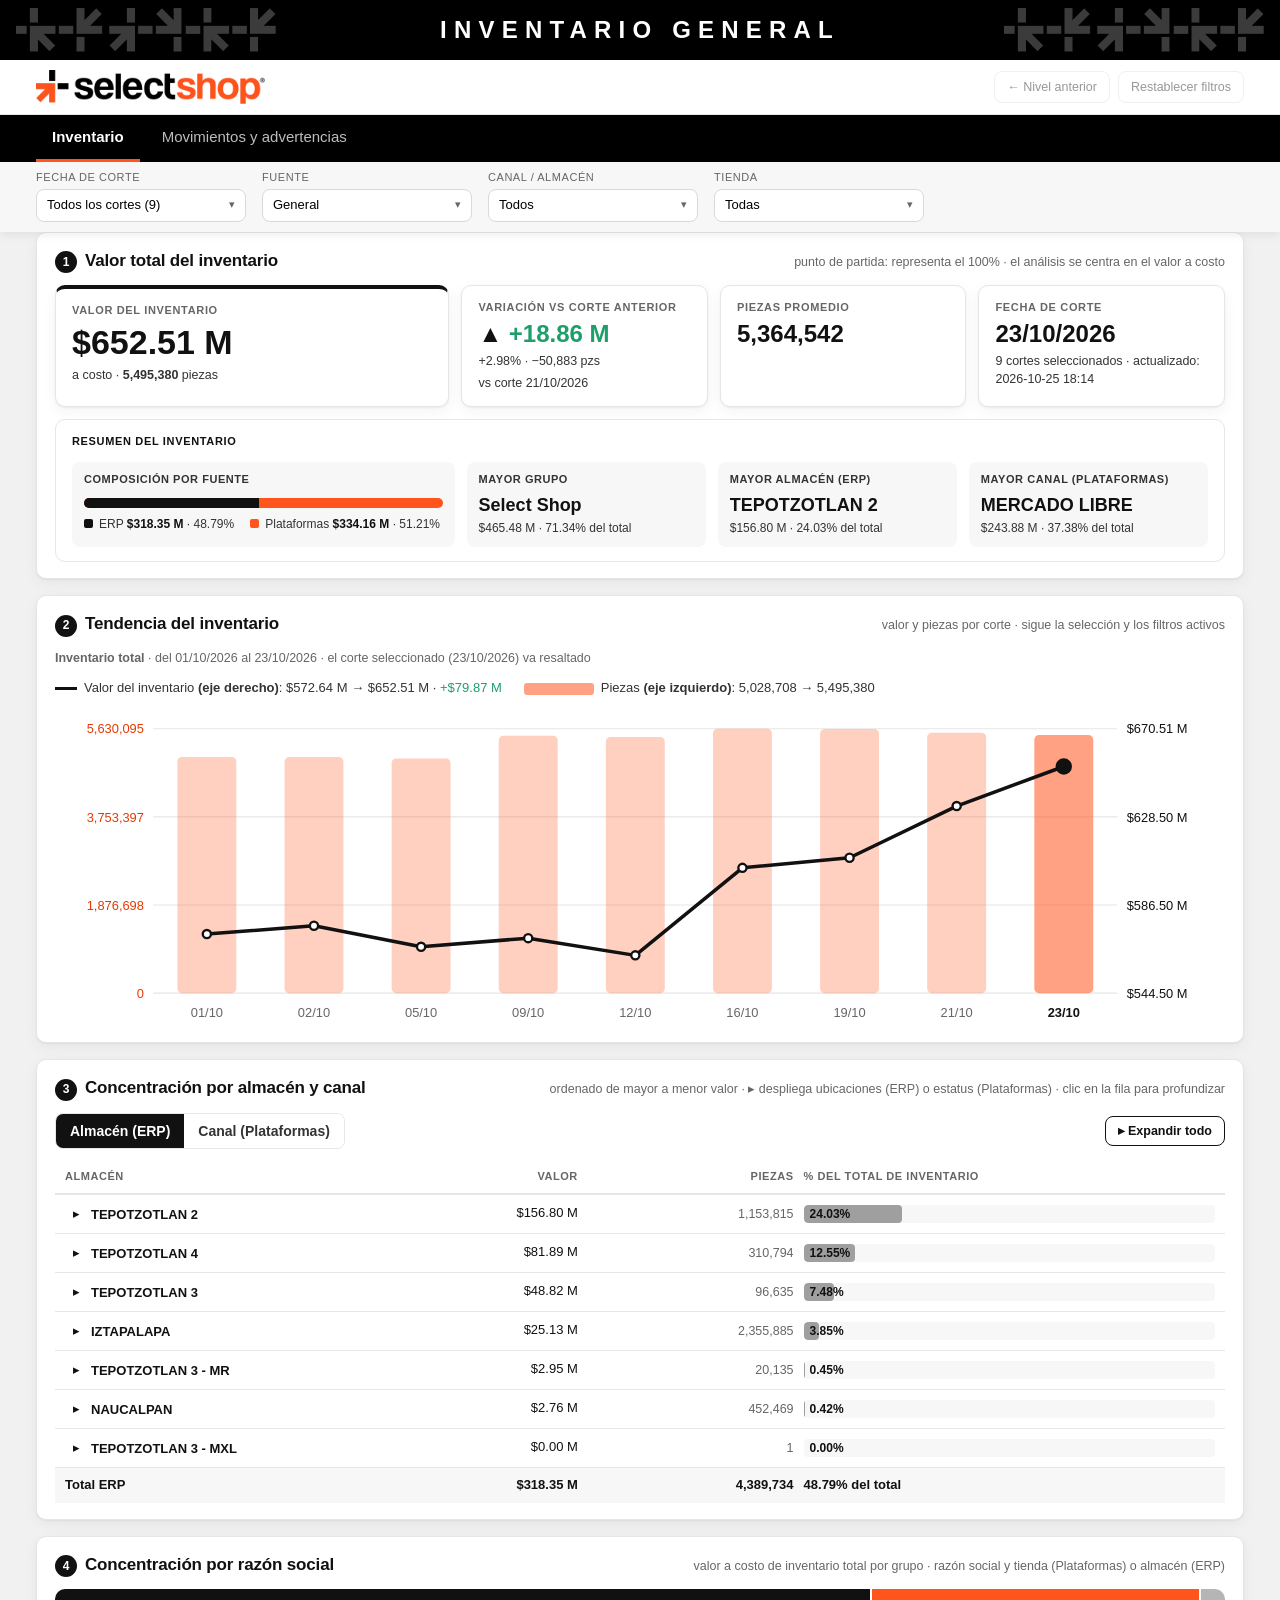
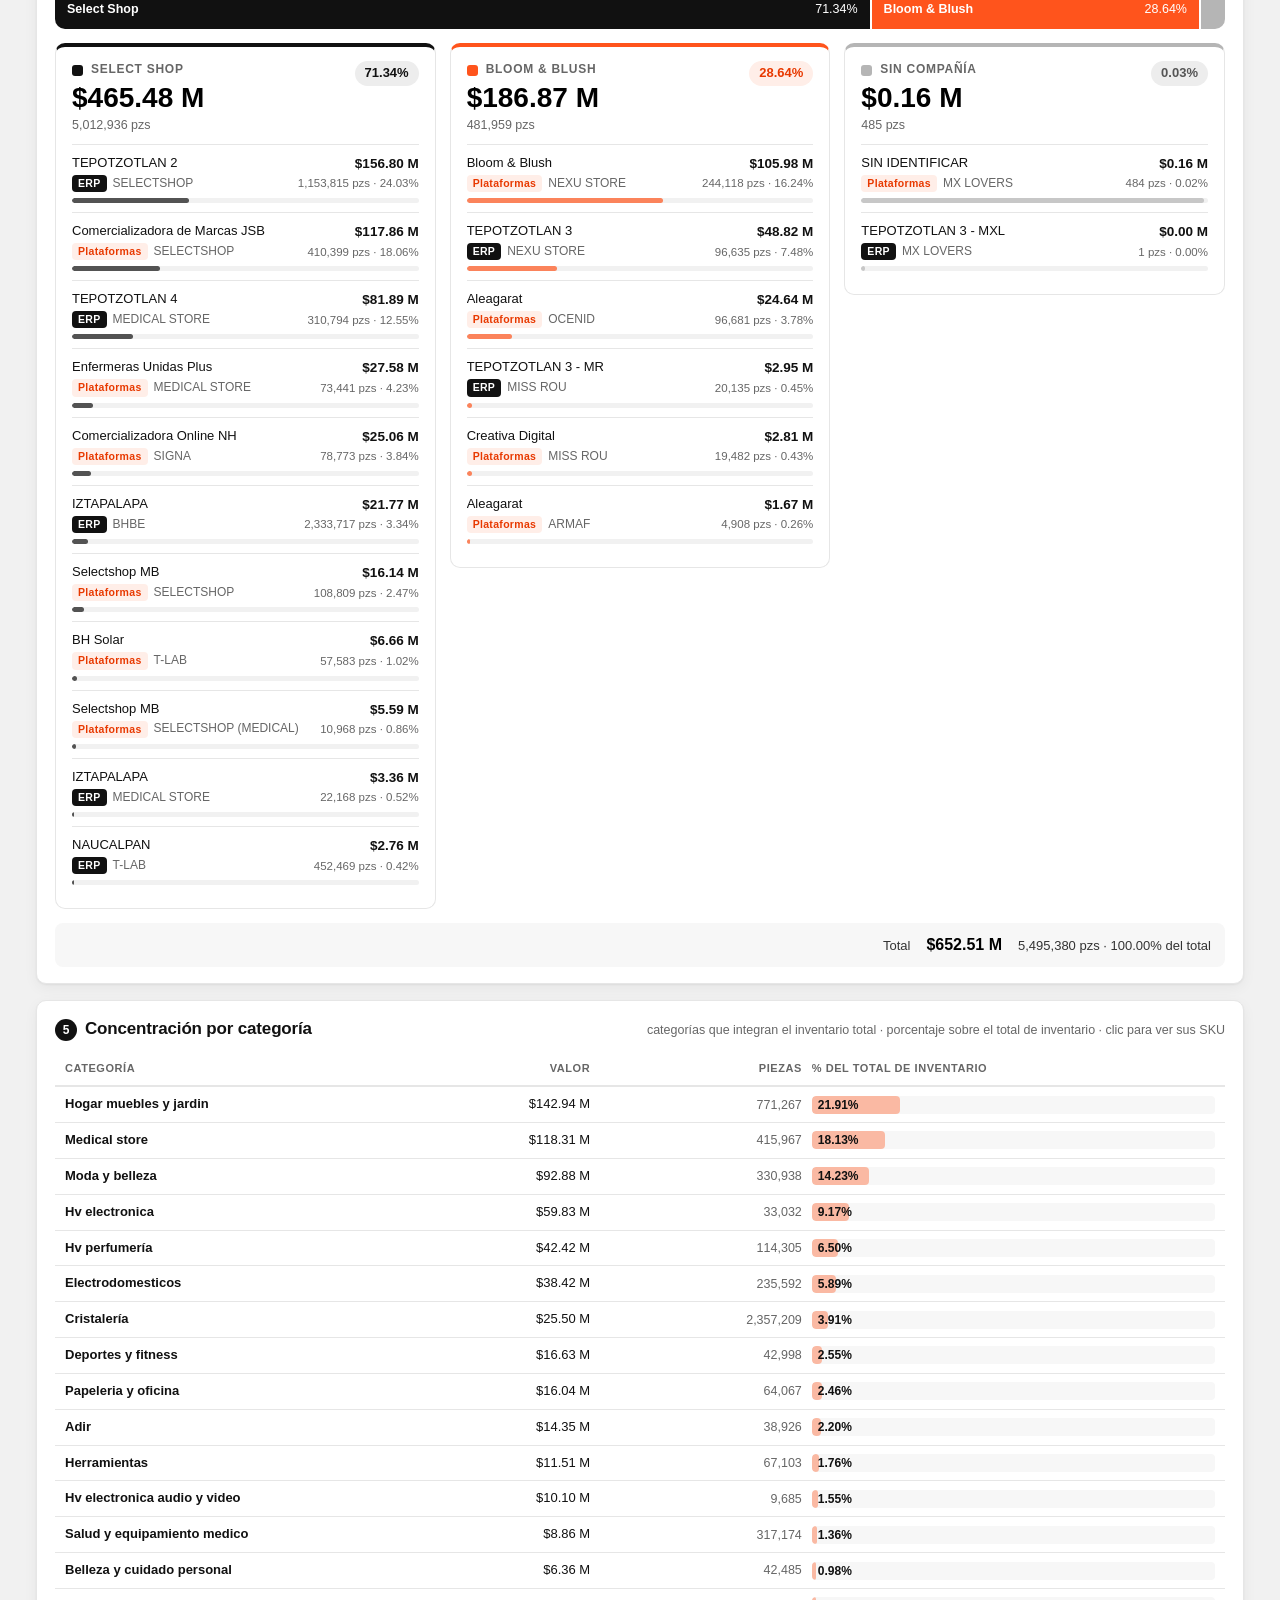
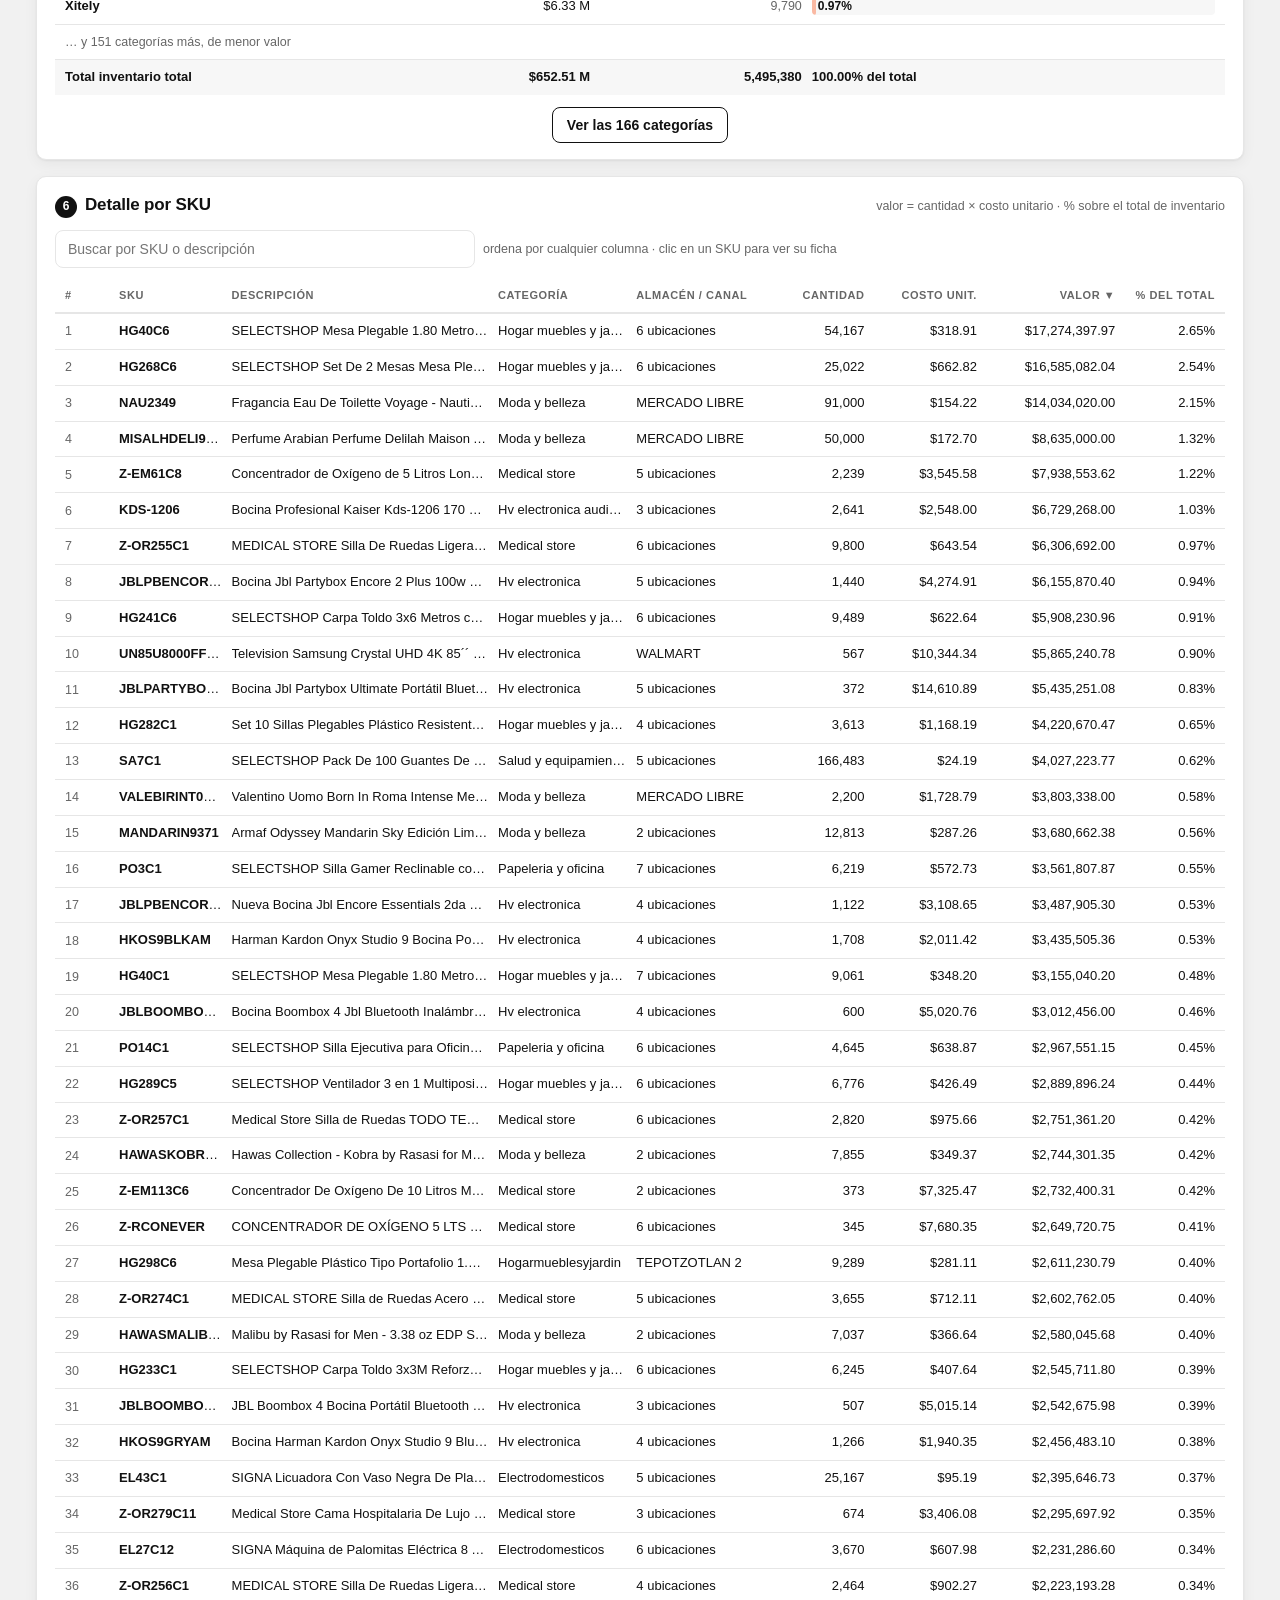
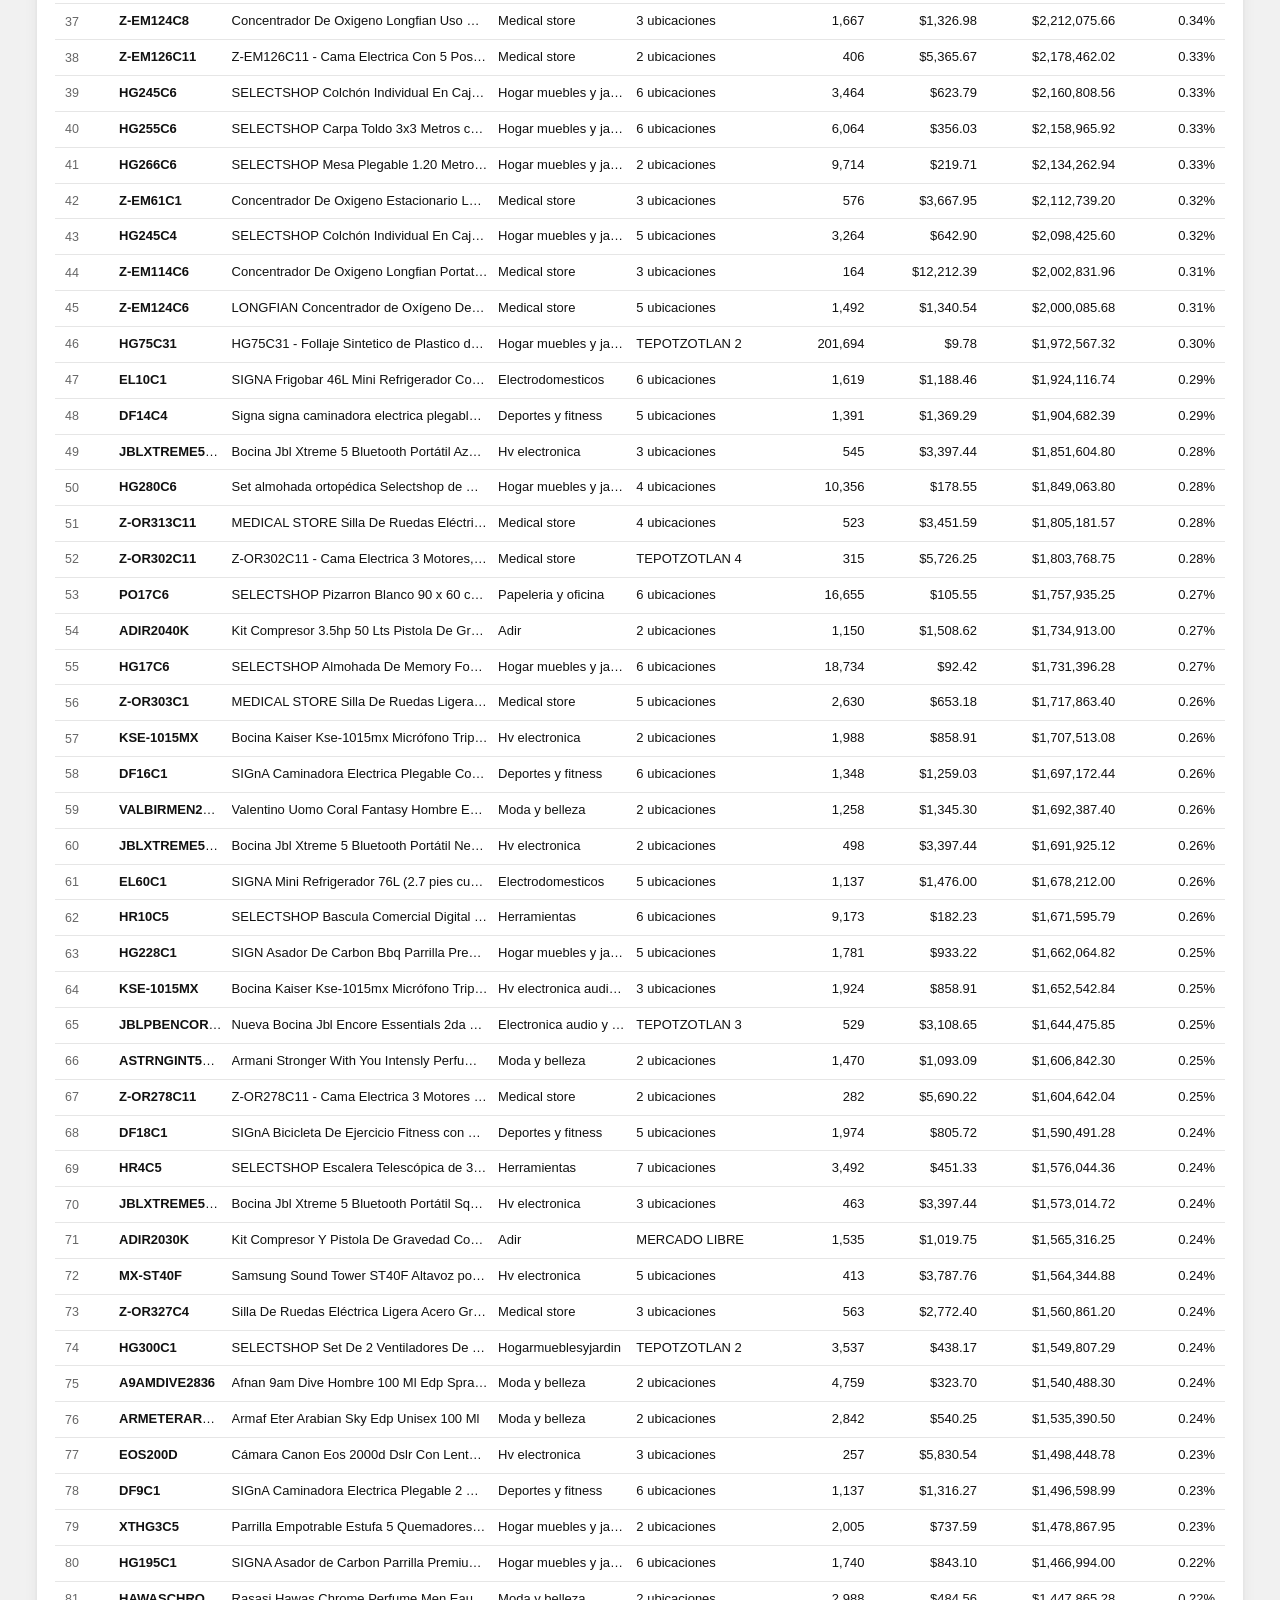
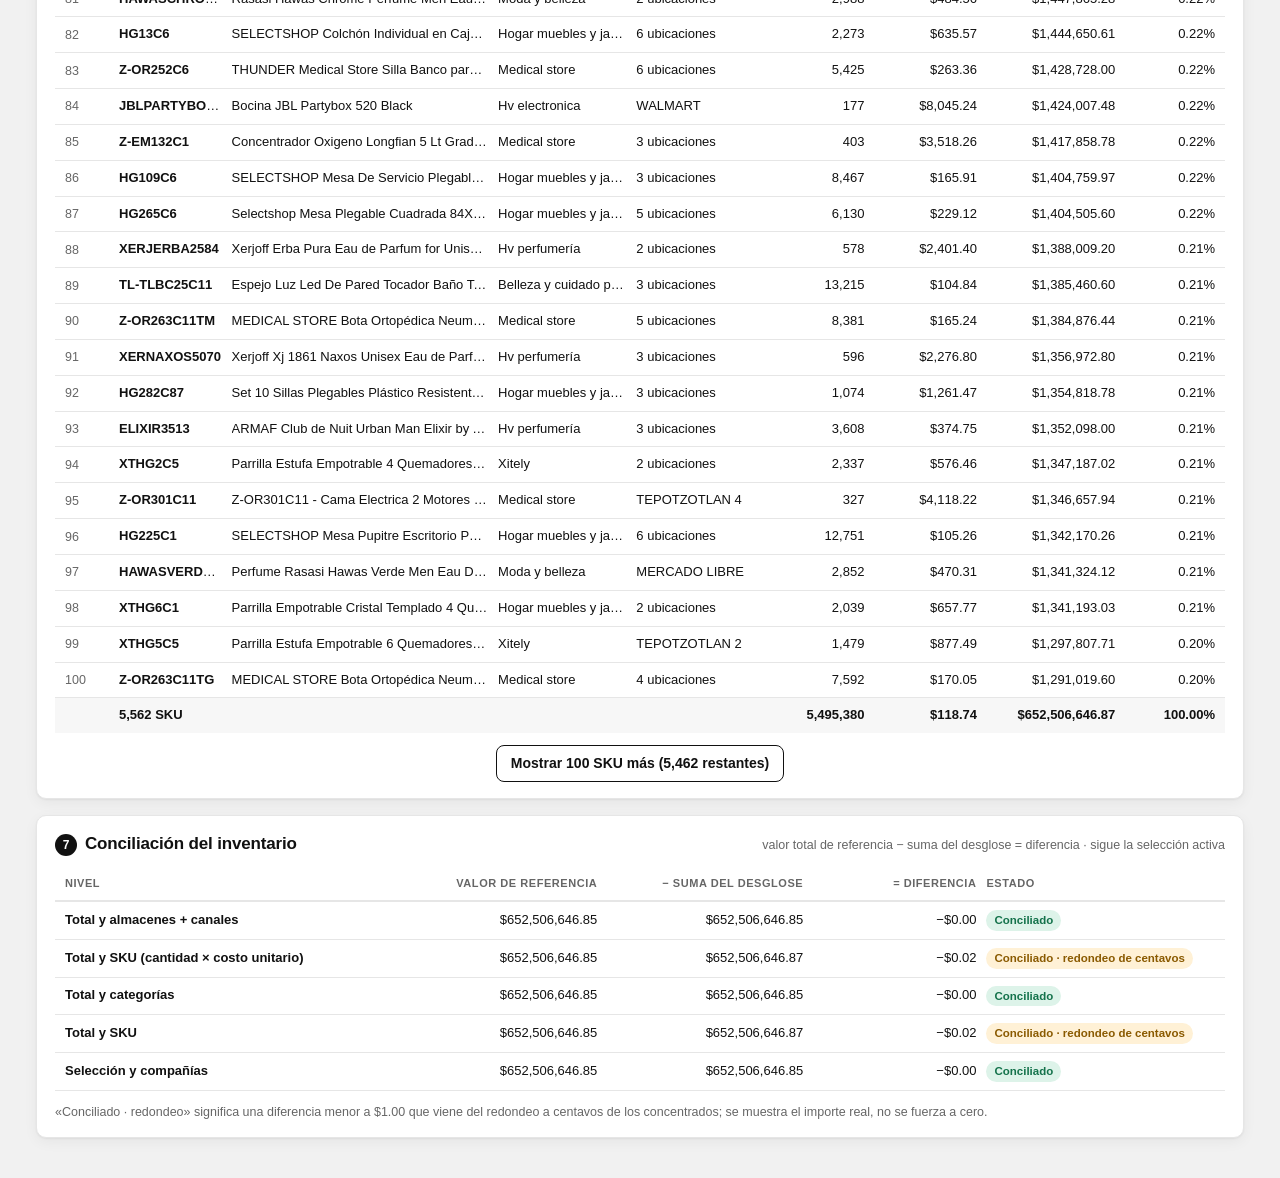
==== index_valor.html @ 433151ba "Inventario General: una sola página (index_valor.html) con pestañas Inventario y Movimientos y adver" ====
<!doctype html>
<html lang="es">
<head>
<meta charset="utf-8">
<meta name="viewport" content="width=device-width, initial-scale=1">
<title>Concentración del valor del inventario · selectshop</title>
<link rel="stylesheet" href="css/valor.css">
</head>
<body>
<div id="app"></div>
<script src="data/dashboard_data.js"></script>
<script src="js/engine.js"></script>
<script>
/* Concentración del valor del inventario: total → almacén / canal → categoría → SKU.
   Cálculo: js/engine.js (valor, concentracion, validar, ficha) sobre data/dashboard_data.js (generado por scripts/generar_datos.py).
   Este archivo solo maneja el estado de navegación y dibuja. */
(function () {
'use strict';
var D = window.DASHBOARD_DATA, E = InvEngine.create(D), app = document.getElementById('app'), ND = D.dates.length;
var S = { fus: [], chs: [], ts: [], ms: null, view: 'inv', sq: '', sp: 50, exp: {}, d: ND - 1, tab: 'alm', fu: -1, c: -1, q: '', sort: 'v', dir: -1, page: 100, ficha: null, alert: null, allCats: false };
var nf = new Intl.NumberFormat('es-MX'), mf = new Intl.NumberFormat('es-MX', { minimumFractionDigits: 2, maximumFractionDigits: 2 });
function pz(n) { return nf.format(Math.round(n)); }
function full(n) { return '$' + mf.format(n); }
function M(n) { return '$' + mf.format(n / 1e6) + ' M'; }
function mm(n) { return '<span title="' + full(n) + '">' + M(n) + '</span>'; }
function pc(a, b) { return b > 0 ? mf.format(a / b * 100) + '%' : '—'; }
function sgn(n) { return (n > 0 ? '+' : n < 0 ? '−' : '') + nf.format(Math.abs(Math.round(n))); }
function esc(s) { return String(s == null ? '' : s).replace(/[&<>"]/g, function (c) { return { '&': '&amp;', '<': '&lt;', '>': '&gt;', '"': '&quot;' }[c]; }); }
function dl(i) { var t = D.dates[i].split('-'); return t[2] + '/' + t[1] + '/' + t[0]; }
function chName(i) { return D.dims.ch[i]; }
function catName(i) { return D.dims.c[i]; }
function srcOfCh(ch, V) { return V.alm.some(function (a) { return a.ch === ch; }) ? 0 : V.can.some(function (a) { return a.ch === ch; }) ? 1 : (D.st.some(function (r) { return r[1] === ch && r[0] === 0; }) ? 0 : 1); }

/* ---------- datos del estado actual ---------- */
S.ds = D.dates.map(function (x, i) { return i; });
function setD() { S.d = Math.max.apply(null, S.ds); }
function allDs() { return D.dates.map(function (x, i) { return i; }); }
function perLabel() {
  var s = S.ds.slice().sort(function (a, b) { return a - b; });
  if (s.length === ND) return dl(0) + ' → ' + dl(ND - 1);
  if (s.length === 1) return dl(s[0]);
  return s.length <= 4 ? s.map(dd).join(', ') : dd(s[0]) + ' … ' + dd(s[s.length - 1]) + ' (' + s.length + ' cortes)';
}
function U() { return { fuente: S.fu, t: S.ts }; }
function setFu() { S.fu = S.fus.length === 1 ? S.fus[0] : -1; }
function chText() { return S.chs.length <= 2 ? S.chs.map(chName).join(' + ') : S.chs.length + ' almacenes / canales'; }
function chCtx(V) { return S.chs.length === 1 ? (srcOfCh(S.chs[0], V) === 0 ? 'almacén ' : 'canal ') + chName(S.chs[0]) : S.chs.length ? chText() : 'inventario total'; }
function model() {
  var base = E.valor(S.d, {}, U()), F = {};
  if (S.chs.length) F.ch = S.chs;
  if (S.c >= 0) F.c = S.c;
  var V = (S.chs.length || S.c >= 0) ? E.valor(S.d, F, U()) : base;
  /* categorías dentro de la selección de almacén/canal (sin elegir categoría) para poder mostrar el ranking completo aunque haya una categoría elegida */
  var Vc = S.c >= 0 ? E.valor(S.d, S.chs.length ? { ch: S.chs } : {}, U()) : V;
  return { base: base, V: V, Vc: Vc, F: F };
}

/* ---------- piezas de interfaz ---------- */
function section(n, title, sub, body, extra) {
  return '<section class="card sec"><div class="sh"><h2><span class="n">' + n + '</span>' + esc(title) + '</h2><span class="sub">' + sub + '</span></div>' + (extra || '') + body + '</section>';
}
function bar(v, tot, cls) { var p = tot > 0 ? Math.max(0, Math.min(100, v / tot * 100)) : 0; return '<div class="bar ' + (cls || '') + '"><i style="width:' + p + '%"></i><b class="num">' + pc(v, tot) + '</b></div>'; }
function table(cols, head, rows, mw) {
  return '<div class="tw"><div class="t" style="--cols:' + cols + ';--mw:' + (mw || 640) + 'px"><div class="th">' + head.join('') + '</div>' + rows + '</div></div>';
}

function universo() { var a = []; if (S.fu >= 0) a.push(S.fu === 0 ? 'ERP' : 'Plataformas'); if (S.ts.length) a.push(S.ts.map(function (x) { return D.dims.t[x]; }).join(' + ')); return a.length ? ' · ' + esc(a.join(' · ')) : ''; }
function chk(k, id, text, on, sub) { return '<label class="mo"><input type="checkbox" data-a="mschk" data-k="' + k + '" value="' + id + '"' + (on ? ' checked' : '') + '><span class="mot">' + esc(text) + '</span>' + (sub ? '<span class="sub num">' + sub + '</span>' : '') + '</label>'; }
function msel(k, label, summary, body, n, hdr) {
  var open = S.ms === k;
  return '<div class="fl"><span>' + label + '</span><div class="ms' + (open ? ' open' : '') + '"><button class="msb" data-a="msopen" data-v="' + k + '" aria-haspopup="listbox" aria-expanded="' + open + '"><span class="mst">' + esc(summary) + '</span><span class="car">▾</span></button>' +
    (open ? '<div class="mp" role="group" aria-label="' + esc(label) + '"><div class="mph">' + (hdr || '<span>' + (n ? n + ' seleccionada' + (n === 1 ? '' : 's') : 'Sin selección = todas') + '</span><button class="lnk" data-a="msclear" data-v="' + k + '">Limpiar</button>') + '</div>' + body + '</div>' : '') + '</div></div>';
}
function filtros(m) {
  var V = m.base, tn = E.tiendas(S.d, S.fu);
  function opts(list) { return list.map(function (x) { return chk('ch', x.ch, chName(x.ch), S.chs.indexOf(x.ch) >= 0, M(x.v)); }).join(''); }
  var cb = (S.fu !== 1 && V.alm.length ? '<div class="mg">Almacenes (ERP)</div>' + opts(V.alm) : '') + (S.fu !== 0 && V.can.length ? '<div class="mg">Canales (Plataformas)</div>' + opts(V.can) : '');
  function sum(arr, names, todos) { return !arr.length ? todos : arr.length === 1 ? names(arr[0]) : arr.length + ' seleccionados'; }
  var dsum = S.ds.length === ND ? 'Todos los cortes (' + ND + ')' : S.ds.length === 1 ? 'Corte ' + dl(S.ds[0]) : S.ds.length + ' cortes · hasta ' + dd(S.d);
  var dbody = D.dates.map(function (x, k) { return k; }).reverse().map(function (k) { return chk('d', k, dl(k), S.ds.indexOf(k) >= 0); }).join('');
  var dhdr = '<span>' + S.ds.length + ' de ' + ND + '</span><span><button class="lnk" data-a="msall" data-v="d">Todos</button> <button class="lnk" data-a="mslast" data-v="d">Solo el último</button></span>';
  return '<div class="row3">' +
    msel('d', 'Fecha de corte', dsum, dbody, S.ds.length, dhdr) +
    msel('fu', 'Fuente', S.fus.length === 1 ? (S.fus[0] === 0 ? 'ERP' : 'Plataformas') : 'General', chk('fu', 0, 'ERP', S.fus.indexOf(0) >= 0) + chk('fu', 1, 'Plataformas', S.fus.indexOf(1) >= 0), S.fus.length) +
    msel('ch', 'Canal / almacén', sum(S.chs, chName, 'Todos'), cb, S.chs.length) +
    msel('t', 'Tienda', sum(S.ts, function (x) { return D.dims.t[x]; }, 'Todas'), tn.map(function (x) { return chk('t', x.t, x.name, S.ts.indexOf(x.t) >= 0, M(x.v)); }).join(''), S.ts.length) + '</div>';
}
function topBar(m) {
  var V = m.base, crumbs = '<button class="crumb' + (!S.chs.length && S.c < 0 && S.ficha == null ? ' cur' : '') + '" data-a="go" data-v="0">Inventario total</button>';
  if (S.chs.length) crumbs += '<span class="sep">›</span><button class="crumb' + (S.c < 0 && S.ficha == null ? ' cur' : '') + '" data-a="go" data-v="1" title="' + esc(chText()) + '">' + esc(S.chs.length === 1 ? (srcOfCh(S.chs[0], V) === 0 ? 'Almacén · ' : 'Canal · ') + chName(S.chs[0]) : chText()) + '</button>';
  if (S.c >= 0) crumbs += '<span class="sep">›</span><button class="crumb' + (S.ficha == null ? ' cur' : '') + '" data-a="go" data-v="2" title="' + esc(catName(S.c)) + '">' + esc('Categoría · ' + catName(S.c)) + '</button>';
  if (S.ficha != null) crumbs += '<span class="sep">›</span><button class="crumb cur" title="' + esc(D.skus[S.ficha]) + '">' + esc('SKU · ' + D.skus[S.ficha]) + '</button>';
  var deep = S.chs.length || S.c >= 0 || S.ficha != null;
  var dis = deep || S.q || S.fus.length || S.ts.length || S.ds.length < ND ? '' : ' disabled';
  return '<div class="strip"><img src="assets/arrows.webp" alt=""><div><h1>Inventario General</h1></div><img src="assets/arrows.webp" alt=""></div>' +
    '<div class="top"><div class="navb"><div class="in"><a class="brand" href="./" aria-label="selectshop"><img src="assets/logo_selectshop.webp" alt="selectshop"></a>' +
    '<div class="crumbs" aria-label="Ruta de navegación">' + (deep ? crumbs : '') + '</div>' +
    '<div class="tools">' +
    '<button class="tbtn" data-a="back"' + (deep ? '' : ' disabled') + '>← Nivel anterior</button><button class="tbtn" data-a="reset"' + dis + '>Restablecer filtros</button></div></div></div>' +
    '<div class="vtabs"><div class="in"><button data-a="view" data-v="inv" class="' + (S.view === 'inv' ? 'on' : '') + '">Inventario</button><button data-a="view" data-v="mov" class="' + (S.view === 'mov' ? 'on' : '') + '">Movimientos y advertencias</button></div></div>' +
    '<div class="filters"><div class="in">' + filtros(m) + '</div></div></div>';
}

function nivel1(m) {
  var V = m.base, SR = E.serie(S.d, U()), ss = S.ds.slice().sort(function (a, b) { return a - b; }), prevD = ss.length > 1 ? ss[ss.length - 2] : S.d - 1, p = ss.length > 1 ? E.valor(prevD, {}, U()).ref : V.prev;
  var avgSel = ss.reduce(function (a, k) { return a + SR.cortes[k].q; }, 0) / ss.length, dq = p ? V.ref.q - p.q : 0, dv = p ? V.ref.v - p.v : 0;
  var meta = D.meta && D.meta.generado ? D.meta.generado.replace('T', ' ') : '';
  var vr = p ? '<span class="v">' + (dv >= 0 ? '▲ ' : '▼ ') + '<span class="' + (dv >= 0 ? 'up' : 'dn') + '">' + (dv >= 0 ? '+' : '−') + mf.format(Math.abs(dv) / 1e6) + ' M</span></span><span class="s num ' + (dv >= 0 ? 'up' : 'dn') + '">' + (dv >= 0 ? '+' : '−') + mf.format(Math.abs(dv / p.v * 100)) + '% · ' + sgn(dq) + ' pzs</span><span class="s">vs corte ' + dl(prevD) + '</span>'
    : '<span class="v">—</span><span class="s">Sin corte anterior comparable</span>';
  function sv(L) { return L.reduce(function (s, x) { return s + x.v; }, 0); }
  var vE = sv(V.alm), vP = sv(V.can), rf = V.ref.v, top = V.cias[0], tA = V.alm[0], tC = V.can[0];
  function mini(l, v, s) { return '<div class="rs"><div class="rl">' + l + '</div><div class="rv num">' + v + '</div>' + (s ? '<div class="rn">' + s + '</div>' : '') + '</div>'; }
  var pE = rf ? vE / rf * 100 : 0;
  var how = '<div class="how"><div class="hh">Resumen del inventario</div><div class="rsg">' +
    '<div class="rs wide"><div class="rl">Composición por fuente</div><div class="rbar" title="ERP ' + pc(vE, rf) + ' · Plataformas ' + pc(vP, rf) + '"><i style="width:' + pE.toFixed(2) + '%"></i></div>' +
    '<div class="rlg"><span><i class="d1"></i>ERP <b class="num">' + M(vE) + '</b> · ' + pc(vE, rf) + '</span><span><i class="d2"></i>Plataformas <b class="num">' + M(vP) + '</b> · ' + pc(vP, rf) + '</span></div></div>' +
    (top ? mini('Mayor grupo', esc(top.n), M(top.v) + ' · ' + pc(top.v, rf) + ' del total') : '') +
    (tA ? mini('Mayor almacén (ERP)', esc(chName(tA.ch)), M(tA.v) + ' · ' + pc(tA.v, rf) + ' del total') : '') +
    (tC ? mini('Mayor canal (Plataformas)', esc(chName(tC.ch)), M(tC.v) + ' · ' + pc(tC.v, rf) + ' del total') : '') +
    '</div></div>';
  return section(1, 'Valor total del inventario', 'punto de partida: representa el 100% · el análisis se centra en el valor a costo',
    '<div class="kpis">' +
    '<div class="card kpi main"><div class="t">Valor del inventario</div><div class="v num" title="' + full(V.ref.v) + '">' + M(V.ref.v) + '</div><div class="s num">a costo · <b>' + pz(V.ref.q) + '</b> piezas</div></div>' +
    '<div class="card kpi"><div class="t">Variación vs corte anterior</div>' + vr + '</div>' +
    '<div class="card kpi"><div class="t">Piezas promedio</div><div class="v num">' + pz(avgSel) + '</div></div>' +
    '<div class="card kpi"><div class="t">Fecha de corte</div><div class="v num">' + dl(S.d) + '</div><div class="s">' + (S.ds.length > 1 ? S.ds.length + ' cortes seleccionados · ' : '') + 'actualizado: ' + esc(meta || 'sin dato') + '</div></div>'  + '</div>' + how);
}

function rankRows(list, V, kind) {
  var tot = V.ref.v, uni = list.reduce(function (a, x) { return a + x.v; }, 0), rows = '';
  list.forEach(function (x) {
    var on = S.chs.indexOf(x.ch) >= 0;
    var key = kind + '|' + x.ch, open = !!S.exp[key];
    rows += '<div class="tr click' + (on ? ' on' : '') + '" data-a="ch" data-v="' + x.ch + '" title="Clic para profundizar en ' + esc(chName(x.ch)) + '"><div class="ell"><button class="chev' + (open ? ' open' : '') + '" data-a="exp" data-v="' + key + '" aria-expanded="' + open + '" aria-label="' + (kind === 0 ? 'Ver ubicaciones de ' : 'Ver estatus de ') + esc(chName(x.ch)) + '" title="' + (kind === 0 ? 'Ver ubicaciones' : 'Ver estatus') + '">▸</button><b>' + esc(chName(x.ch)) + '</b></div><div class="r num">' + mm(x.v) + '</div><div class="r num sub">' + pz(x.q) + '</div>' +
      '<div>' + bar(x.v, tot, kind === 0 ? 'dark' : '') + '</div></div>';
    if (open) E.desglose(S.d, x.ch, kind, U()).forEach(function (d) {
      rows += '<div class="tr det"><div class="ell">' + esc(d.name) + ' <span class="sub">' + (kind === 0 ? 'ubicación' : 'estatus') + '</span></div><div class="r num">' + mm(d.v) + '</div><div class="r num sub">' + pz(d.q) + '</div><div>' + bar(d.v, tot, 'teal') + '</div></div>';
    });
  });
  rows += '<div class="tr tot"><div>Total ' + (kind === 0 ? 'ERP' : 'Plataformas') + '</div><div class="r num">' + mm(uni) + '</div><div class="r num">' + pz(list.reduce(function (a, x) { return a + x.q; }, 0)) + '</div><div class="num">' + pc(uni, tot) + ' del total</div></div>';
  return table('minmax(150px,1.4fr) minmax(0,.8fr) minmax(0,.9fr) minmax(160px,1.8fr)',
    ['<div>' + (kind === 0 ? 'Almacén' : 'Canal') + '</div>', '<div class="r">Valor</div>', '<div class="r">Piezas</div>', '<div>% del total de inventario</div>'], rows, 560);
}
function nivel2(m) {
  var V = m.base, tab = S.fu === 0 ? 'alm' : S.fu === 1 ? 'can' : S.tab;
  var tabs = S.fu >= 0 ? '' : '<div class="tabs" role="tablist"><button data-a="tab" data-v="alm" class="' + (tab === 'alm' ? 'on' : '') + '">Almacén (ERP)</button><button data-a="tab" data-v="can" class="' + (tab === 'can' ? 'on' : '') + '">Canal (Plataformas)</button></div>';
  var list = tab === 'alm' ? V.alm : V.can, kind = tab === 'alm' ? 0 : 1;
  var allOpen = list.length > 0 && list.every(function (x) { return S.exp[kind + '|' + x.ch]; });
  tabs = '<div class="tbar">' + tabs + (list.length ? '<button class="btn sm" data-a="expall" data-v="' + (allOpen ? 0 : 1) + '|' + tab + '">' + (allOpen ? '▾ Contraer todo' : '▸ Expandir todo') + '</button>' : '') + '</div>';
  return section(3, 'Concentración por almacén y canal', 'ordenado de mayor a menor valor · ▸ despliega ubicaciones (ERP) o estatus (Plataformas) · clic en la fila para profundizar',
    list.length ? rankRows(list, V, tab === 'alm' ? 0 : 1) : '<div class="empty">Sin ' + (tab === 'alm' ? 'almacenes' : 'canales') + ' para los filtros actuales.</div>', tabs);
}

function nivel3(m) {
  var V = m.Vc, ref = m.base.ref.v, parent = V.sel.v, rows = '', cum = 0;
  var ctx = chCtx(m.base);
  V.cats.forEach(function (c, ix) {
    cum += c.v; var on = S.c === c.c; if (!S.allCats && ix >= 15 && !on) return;
    rows += '<div class="tr click' + (on ? ' on' : '') + '" data-a="cat" data-v="' + c.c + '"><div class="ell"><b>' + esc(catName(c.c)) + '</b></div><div class="r num">' + mm(c.v) + '</div><div class="r num sub">' + pz(c.q) + '</div><div>' + bar(c.v, ref, 'orange') + '</div>' + (S.chs.length ? '<div class="r num">' + pc(c.v, parent) + '</div>' : '') + '</div>';
  });
  var hid = S.allCats ? 0 : V.cats.length - 15;
  if (hid > 0) rows += '<div class="tr"><div class="sub">… y ' + hid + ' categorías más, de menor valor</div></div>';
  rows += '<div class="tr tot"><div>Total ' + esc(ctx) + '</div><div class="r num">' + mm(parent) + '</div><div class="r num">' + pz(V.sel.q) + '</div><div class="num">' + pc(parent, ref) + ' del total</div>' + (S.chs.length ? '<div class="r num">100.00%</div>' : '') + '</div>';
  return section(5, 'Concentración por categoría', 'categorías que integran el ' + esc(ctx) + ' · porcentaje sobre el total de inventario' + (S.chs.length ? ' y sobre la selección' : '') + ' · clic para ver sus SKU',
    table('minmax(150px,1.5fr) minmax(0,.8fr) minmax(0,.9fr) minmax(160px,1.8fr)' + (S.chs.length ? ' minmax(0,.9fr)' : ''),
      ['<div>Categoría</div>', '<div class="r">Valor</div>', '<div class="r">Piezas</div>', '<div>% del total de inventario</div>'].concat(S.chs.length ? ['<div class="r">% de la selección</div>'] : []), rows, 600) + (V.cats.length > 15 ? '<div style="text-align:center"><button class="btn" data-a="cats">' + (S.allCats ? 'Mostrar solo las 15 principales' : 'Ver las ' + V.cats.length + ' categorías') + '</button></div>' : ''));
}

/* ---------- SKU ---------- */
function skuRows(m) {
  var V = m.V, parent = S.c >= 0 ? (m.Vc.cats.filter(function (c) { return c.c === S.c; })[0] || { v: 0 }).v : V.sel.v;
  var q = S.q.trim().toLowerCase(), list = V.skus.map(function (s) {
    var tit = D.tit[s.k] || '', locs = Object.keys(s.loc);
    return { s: s, sku: D.skus[s.k], tit: tit, cat: catName(s.c), loc: locs.length === 1 ? chName(+locs[0].split('|')[1]) : locs.length + ' ubicaciones', v: s.v, q: s.q, cu: s.cu, g: s.v, i: s.v, cum: s.cum };
  });
  if (q) list = list.filter(function (r) { return (r.sku + ' ' + r.tit).toLowerCase().indexOf(q) >= 0; });
  var k = S.sort, d = S.dir;
  list.sort(function (a, b) { var x = a[k], y = b[k]; if (typeof x === 'string') return d * x.localeCompare(y, 'es'); return d * (x - y) || b.v - a.v; });
  return { list: list, parent: parent };
}
function nivel4(m) {
  var R = skuRows(m), ref = m.base.ref.v, shown = R.list.slice(0, S.page), hasSel = S.chs.length || S.c >= 0;
  function th(k, label, right) { return '<div class="' + (right ? 'r ' : '') + 'sortable" data-a="sort" data-v="' + k + '">' + label + (S.sort === k ? (S.dir < 0 ? ' ▼' : ' ▲') : '') + '</div>'; }
  var rows = shown.map(function (r, i) {
    return '<div class="tr click" data-a="sku" data-v="' + r.s.k + '"><div class="num sub">' + r.s.rank + '</div><div class="ell"><b>' + esc(r.sku) + '</b></div><div class="ell" title="' + esc(r.tit) + '">' + esc(r.tit || 'Sin nombre en el concentrado') + '</div><div class="ell">' + esc(r.cat) + '</div><div class="ell" title="' + esc(r.loc) + '">' + esc(r.loc) + '</div>' +
      '<div class="r num">' + pz(r.q) + '</div><div class="r num">' + full(r.cu) + '</div><div class="r num">' + full(r.v) + '</div><div class="r num">' + pc(r.v, ref) + '</div>' + (hasSel ? '<div class="r num">' + pc(r.v, R.parent) + '</div>' : '') + '</div>';
  }).join('') || '<div class="empty">Sin SKU para la selección y la búsqueda actuales.</div>';
  var tq = R.list.reduce(function (a, r) { return a + r.q; }, 0), tv = R.list.reduce(function (a, r) { return a + r.v; }, 0);
  rows += '<div class="tr tot"><div></div><div>' + pz(R.list.length) + ' SKU' + (S.q ? ' (búsqueda)' : '') + '</div><div></div><div></div><div></div><div class="r num">' + pz(tq) + '</div><div class="r num">' + (tq ? full(tv / tq) : '—') + '</div><div class="r num">' + full(tv) + '</div><div class="r num">' + pc(tv, ref) + '</div>' + (hasSel ? '<div class="r num">' + pc(tv, R.parent) + '</div>' : '') + '</div>';
  var more = R.list.length > S.page ? '<div style="text-align:center"><button class="btn" data-a="more">Mostrar 100 SKU más (' + pz(R.list.length - S.page) + ' restantes)</button></div>' : '';
  var padre = S.c >= 0 ? 'la categoría' : S.chs.length ? 'el almacén/canal' : 'el total';
  var search = '<div class="search"><input type="search" placeholder="Buscar por SKU o descripción" value="' + esc(S.q) + '" data-a="q" aria-label="Buscar SKU o descripción"><span class="sub">ordena por cualquier columna · clic en un SKU para ver su ficha</span></div>';
  return section(6, 'Detalle por SKU', 'valor = cantidad × costo unitario · % sobre el total de inventario' + (hasSel ? ' y sobre ' + padre + ' seleccionado/a' : ''),
    search + table('44px minmax(90px,.8fr) minmax(180px,2fr) minmax(110px,1fr) minmax(110px,1fr) minmax(0,.7fr) minmax(0,.8fr) minmax(0,1fr) minmax(0,.7fr)' + (hasSel ? ' minmax(0,.8fr)' : ''),
      ['<div>#</div>', th('sku', 'SKU'), th('tit', 'Descripción'), th('cat', 'Categoría'), th('loc', 'Almacén / canal'), th('q', 'Cantidad', 1), th('cu', 'Costo unit.', 1), th('v', 'Valor', 1), th('g', '% del total', 1)].concat(hasSel ? [th('i', '% de la selección', 1)] : []), rows, 1050) + more);
}


/* ---------- tendencia: valor y piezas por corte, en una sola gráfica ---------- */
function comboChart(pts) {
  var W = 1000, H = 270, L = 84, R = 92, T = 16, B = 28, n = pts.length;
  var qs = pts.map(function (p) { return p.q; }), vs = pts.map(function (p) { return p.v; });
  var qmx = Math.max.apply(null, qs) || 1, vmx = Math.max.apply(null, vs), vmn = Math.min.apply(null, vs), pad = (vmx - vmn) * 0.2 || vmx * 0.02 || 1;
  vmn = Math.max(0, vmn - pad); vmx = vmx + pad; if (vmx === vmn) vmx = vmn + 1;
  function X(i) { return L + (W - L - R) * (i + 0.5) / n; }
  function YQ(q) { return T + (H - T - B) * (1 - q / qmx); }
  function YV(v) { return T + (H - T - B) * (1 - (v - vmn) / (vmx - vmn)); }
  var g = '', i;
  for (i = 0; i <= 3; i++) {
    var y = T + (H - T - B) * (1 - i / 3);
    g += '<line x1="' + L + '" x2="' + (W - R) + '" y1="' + y + '" y2="' + y + '" stroke="#E6E6E6"/>' +
      '<text x="' + (L - 8) + '" y="' + (y + 4) + '" text-anchor="end" font-size="11" fill="#E83900">' + pz(qmx * i / 3) + '</text>' +
      '<text x="' + (W - R + 8) + '" y="' + (y + 4) + '" font-size="11" fill="#111111">' + M(vmn + (vmx - vmn) * i / 3) + '</text>';
  }
  var bw = Math.min(54, (W - L - R) / n * 0.55), bars = '', line = '', dots = '', lab = '', hit = '', slot = (W - L - R) / n;
  pts.forEach(function (p, k) {
    var sel = p.di === S.d;
    bars += '<rect x="' + (X(k) - bw / 2) + '" y="' + YQ(p.q) + '" width="' + bw + '" height="' + Math.max(1, YQ(0) - YQ(p.q)) + '" rx="4" fill="#FF541C" opacity="' + (sel ? 0.55 : 0.28) + '"/>';
    line += (k ? 'L' : 'M') + X(k) + ' ' + YV(p.v) + ' ';
    dots += '<circle cx="' + X(k) + '" cy="' + YV(p.v) + '" r="' + (sel ? 6 : 3.5) + '" fill="' + (sel ? '#111111' : '#fff') + '" stroke="#111111" stroke-width="2"/>';
    lab += '<text x="' + X(k) + '" y="' + (H - 8) + '" text-anchor="middle" font-size="11" fill="' + (sel ? '#111111' : '#666666') + '" font-weight="' + (sel ? 700 : 400) + '">' + dl(p.di).slice(0, 5) + '</text>';
    hit += '<rect class="hit" x="' + (X(k) - slot / 2) + '" y="0" width="' + slot + '" height="' + H + '" fill="transparent" data-tip="' + esc(dl(p.di) + ' · ' + M(p.v) + ' · ' + pz(p.q) + ' pzs') + '"/>';
  });
  return '<svg viewBox="0 0 ' + W + ' ' + H + '" width="100%" role="img" aria-label="Tendencia de valor y piezas por corte" style="display:block">' + g + bars +
    '<path d="' + line + '" fill="none" stroke="#111111" stroke-width="3" stroke-linejoin="round" stroke-linecap="round"/>' + dots + lab + hit + '</svg>';
}
function tendencia(m) {
  var F = {}; if (S.chs.length) F.ch = S.chs; if (S.c >= 0) F.c = S.c;
  var pts = E.tendencia(F, U()), ctx = (S.chs.length ? chText() : 'Inventario total') + (S.c >= 0 ? ' · ' + catName(S.c) : '') + universo();
  var first = pts[0], cur = pts[S.d], dv = cur.v - first.v;
  var head = '<div class="sub"><b>' + esc(ctx) + '</b> · del ' + dl(0) + ' al ' + dl(ND - 1) + ' · el corte seleccionado (' + dl(S.d) + ') va resaltado</div>';
  var leg = '<div class="legend"><span><i class="lg line"></i>Valor del inventario <b>(eje derecho)</b>: ' + M(first.v) + ' → ' + M(cur.v) + ' · <span class="' + (dv >= 0 ? 'up' : 'dn') + '">' + (dv >= 0 ? '+' : '−') + M(Math.abs(dv)) + '</span></span>' +
    '<span><i class="lg bar"></i>Piezas <b>(eje izquierdo)</b>: ' + pz(first.q) + ' → ' + pz(cur.q) + '</span></div>';
  return section(2, 'Tendencia del inventario', 'valor y piezas por corte · sigue la selección y los filtros activos', head + leg + comboChart(pts));
}

/* ---------- concentrado por compañía (aro) ---------- */
var CIA_COL = { 'Select Shop': '#111111', 'Bloom & Blush': '#FF541C', 'Sin compañía': '#B5B5B5' };
function donut(list, tot) {
  var r = 74, C = 2 * Math.PI * r, off = 0, segs = '';
  list.forEach(function (x, i) {
    var len = tot > 0 ? x.v / tot * C : 0, col = CIA_COL[x.n] || ['#FF541C', '#666666', '#B5B5B5'][i % 3];
    segs += '<circle class="hit" cx="100" cy="100" r="' + r + '" fill="none" stroke="' + col + '" stroke-width="30" stroke-dasharray="' + Math.max(0, len - 2) + ' ' + (C - Math.max(0, len - 2)) + '" stroke-dashoffset="' + (-off) + '" transform="rotate(-90 100 100)" data-tip="' + esc(x.n + ' · ' + M(x.v) + ' · ' + pz(x.q) + ' pzs · ' + pc(x.v, tot)) + '"/>';
    off += len;
  });
  return '<svg viewBox="0 0 200 200" width="220" height="220" role="img" aria-label="Valor por compañía"><circle cx="100" cy="100" r="' + r + '" fill="none" stroke="#F1F1F1" stroke-width="30"/>' + segs +
    '<text x="100" y="96" text-anchor="middle" font-size="20" font-weight="700" fill="#111111" font-family="Graphik,Arial,Helvetica,sans-serif">' + M(tot) + '</text><text x="100" y="116" text-anchor="middle" font-size="11" fill="#666666">valor a costo</text></svg>';
}
function nivelCia(m) {
  var V = m.V, L = V.cias, tot = L.reduce(function (a, x) { return a + x.v; }, 0), ref = m.base.ref.v, tq = L.reduce(function (a, x) { return a + x.q; }, 0);
  function col(x) { return CIA_COL[x.n] || '#FF541C'; }
  var strip = '<div class="gstack" role="img" aria-label="Distribución del valor por grupo">' + L.map(function (x) {
    var w = tot > 0 ? x.v / tot * 100 : 0;
    return '<div class="gseg hit" style="width:' + w.toFixed(3) + '%;background:' + col(x) + '" data-tip="' + esc(x.n + ' · ' + M(x.v) + ' · ' + pz(x.q) + ' pzs · ' + pc(x.v, tot)) + '">' + (w >= 9 ? '<b>' + esc(x.n) + '</b><span class="num">' + pc(x.v, tot) + '</span>' : '') + '</div>';
  }).join('') + '</div>';
  var cards = L.map(function (x) {
    var rows = x.det.map(function (d) {
      var erp = d.fuente === 'ERP', w = x.v > 0 ? d.v / x.v * 100 : 0;
      return '<div class="gr"><div class="gt"><div class="g1">' + esc(erp ? d.nombre : d.razon) + '</div><div class="g2"><span class="tag ' + (erp ? 'e' : 'p') + '">' + (erp ? 'ERP' : 'Plataformas') + '</span>' + esc(erp ? d.tienda : d.nombre) + '</div></div>' +
        '<div class="gm"><div class="gvv num">' + mm(d.v) + '</div><div class="gq num">' + pz(d.q) + ' pzs · ' + pc(d.v, ref) + '</div></div><div class="gb"><i style="width:' + Math.max(w, 0.6).toFixed(2) + '%"></i></div></div>';
    }).join('');
    return '<div class="gc" style="--c:' + col(x) + '"><div class="gh"><div><div class="gn"><i class="dot" style="background:' + col(x) + '"></i>' + esc(x.n) + '</div><div class="gv2 num" title="' + full(x.v) + '">' + M(x.v) + '</div><div class="gs num">' + pz(x.q) + ' pzs</div></div><div class="gp num">' + pc(x.v, ref) + '</div></div><div class="gl">' + rows + '</div></div>';
  }).join('');
  var ctx = (S.chs.length ? chText() : 'inventario total') + (S.c >= 0 ? ' · ' + catName(S.c) : '');
  return section(4, 'Concentración por razón social', 'valor a costo de ' + esc(ctx) + ' por grupo · razón social y tienda (Plataformas) o almacén (ERP)',
    L.length ? '<div class="gv">' + strip + '<div class="gcards">' + cards + '</div><div class="gtot"><span>Total</span><b class="num">' + M(tot) + '</b><span class="num">' + pz(tq) + ' pzs · ' + pc(tot, ref) + ' del total</span></div></div>' : '<div class="empty">Sin inventario para los filtros actuales.</div>');
}

/* ---------- conciliación y validaciones ---------- */
function conciliacion(m) {
  var rows = m.V.rec.map(function (r) {
    var chip = r.exacta ? '<span class="chip ok">Conciliado</span>' : r.ok ? '<span class="chip rd">Conciliado · redondeo de centavos</span>' : '<span class="chip er">Con diferencia</span>';
    return '<div class="tr"><div><b>' + esc(r.n) + '</b></div><div class="r num">' + full(r.ref) + '</div><div class="r num">' + full(r.sum) + '</div><div class="r num ' + (r.ok ? '' : 'dn') + '">' + (r.dif < 0 ? '−' : '') + full(Math.abs(r.dif)) + '</div><div>' + chip + '</div></div>';
  }).join('');
  var hint = m.V.rec.some(function (r) { return !r.ok; }) ? '<div class="sub">Hay diferencias de $1.00 o más: revisa que no falten registros, haya duplicados, costos ausentes o problemas de clasificación.</div>' : '<div class="sub">«Conciliado · redondeo» significa una diferencia menor a $1.00 que viene del redondeo a centavos de los concentrados; se muestra el importe real, no se fuerza a cero.</div>';
  return section(7, 'Conciliación del inventario', 'valor total de referencia − suma del desglose = diferencia · sigue la selección activa',
    table('minmax(220px,2fr) minmax(0,1.2fr) minmax(0,1.2fr) minmax(0,1fr) minmax(190px,1.4fr)', ['<div>Nivel</div>', '<div class="r">Valor de referencia</div>', '<div class="r">− Suma del desglose</div>', '<div class="r">= Diferencia</div>', '<div>Estado</div>'], rows, 760) + hint);
}
/* ---------- ficha del SKU ---------- */
function fv(n) { return n >= 1e6 ? M(n) : full(n); }
function drawerMov() {
  var Fm = {}; if (S.chs.length) Fm.ch = S.chs; if (S.c >= 0) Fm.c = S.c;
  var X = E.movSku(S.ficha, S.ds, Fm, U()), none = X.mov === 0, T = X.tot, ncut = X.nCortes, per = perLabel(), cp = X.cuts.filter(function (c) { return c.di === X.pico; })[0];
  function card(t, v, s, big) { return '<div class="fld' + (big ? ' big' : '') + '"><div class="t">' + t + '</div><div class="v num">' + v + '</div>' + (s ? '<div class="sub num">' + s + '</div>' : '') + '</div>'; }
  var cards = '<div class="grid2">' +
    card('Existencia al corte', pz(X.q) + ' pzs', 'corte ' + dl(S.d), true) + card('Valor del inventario', '<span title="' + full(X.v) + '">' + fv(X.v) + '</span>', X.q ? full(X.v / X.q) + ' por pieza' : '', true) +
    card('Entró', '<span class="ent">' + fv(T.ve) + '</span>', pz(T.e) + ' pzs') + card('Salió', fv(T.vs), pz(T.s) + ' pzs') +
    card('Neto del periodo', smc(T.ve - T.vs), sgn(T.e - T.s) + ' pzs') + card('Último movimiento', X.ult == null ? 'Ninguno' : dl(X.ult), X.ult == null ? 'sin entradas ni salidas' : (X.diasSin === 0 ? 'en este corte' : 'hace ' + dias(X.diasSin))) + '</div>';
  var nota = none
    ? '<div class="warnbox"><div class="wic" aria-hidden="true">!</div><div class="wtx"><div class="wh">Sin movimientos en ' + dias(X.diasSin) + '</div><div class="sub">En ' + per + ' no tuvo ni una entrada ni una salida: la existencia fue la misma en los ' + ncut + ' cortes comparados.</div></div></div>'
    : '<div class="story"><div class="lead">Se movieron <b>' + fv(X.mov) + '</b> en este SKU en ' + per + '. El mayor movimiento fue en el corte del <b>' + dl(X.pico) + '</b>' + (cp ? ': entraron ' + pz(cp.e) + ' y salieron ' + pz(cp.s) + ' piezas' : '') + '.</div></div>';
  var crow = X.cuts.slice().reverse().map(function (c) {
    var first = c.di === 0, pk = c.di === X.pico;
    return '<div class="tr' + (pk ? ' pk' : '') + '"><div><b>' + dd(c.di) + '</b>' + (pk ? ' <span class="tag p">mayor</span>' : '') + '</div><div class="sub">' + (first ? 'inicial' : dias(c.dias)) + '</div><div class="r num">' + pz(c.q) + '</div><div class="r num ent">' + (first || !c.e ? '—' : '+' + pz(c.e) + ' · ' + M(c.ve)) + '</div><div class="r num">' + (first || !c.s ? '—' : '−' + pz(c.s) + ' · ' + M(c.vs)) + '</div><div class="r num ' + (c.e - c.s > 0 ? 'up' : c.e - c.s < 0 ? 'dn' : '') + '">' + (first ? '—' : sgn(c.e - c.s)) + '</div></div>';
  }).join('');
  var lrow = X.lugares.map(function (x) {
    return '<div class="tr"><div class="ell"><span class="tag ' + (x.fuente === 'ERP' ? 'e' : 'p') + '">' + x.fuente + '</span> <b>' + esc(x.ch) + '</b> <span class="sub">· ' + esc(x.t) + '</span></div><div class="ell">' + esc(x.u) + '</div><div class="r num ent">' + (x.e ? '+' + pz(x.e) : '—') + '</div><div class="r num">' + (x.s ? '−' + pz(x.s) : '—') + '</div><div class="r num">' + mm(x.ve + x.vs) + '</div></div>';
  }).join('');
  var hrow = X.hoy.map(function (x) {
    return '<div class="tr"><div class="ell"><span class="tag ' + (x.fuente === 'ERP' ? 'e' : 'p') + '">' + x.fuente + '</span> <b>' + esc(x.ch) + '</b> <span class="sub">· ' + esc(x.t) + '</span></div><div class="ell">' + esc(x.u) + '</div><div class="r num">' + pz(x.q) + '</div><div class="r num">' + full(x.v) + '</div></div>';
  }).join('');
  return '<div class="veil" data-a="closef"></div><aside class="drawer wide" role="dialog" aria-label="Movimientos del SKU"><div class="hd"><div><div style="opacity:.75;font-size:12px">Movimientos del SKU · ' + per + ' · ' + esc(X.cat) + '</div><h2 style="font-size:20px">' + esc(X.sku) + '</h2><div style="opacity:.9">' + esc(X.tit || 'Sin nombre en el concentrado') + '</div></div><button class="tbtn" data-a="closef">Cerrar ✕</button></div><div class="bd">' +
    cards + nota + '<div><h3 class="h3">Corte por corte</h3>' +
    table('minmax(90px,1fr) minmax(70px,.8fr) minmax(0,.9fr) minmax(0,1.5fr) minmax(0,1.5fr) minmax(0,.8fr)', ['<div>Corte</div>', '<div>Periodo</div>', '<div class="r">Existencia</div>', '<div class="r">Entró</div>', '<div class="r">Salió</div>', '<div class="r">Neto pzs</div>'], crow, 640) + '</div>' +
    (lrow ? '<div><h3 class="h3">Dónde se movió</h3>' + table('minmax(220px,2.2fr) minmax(110px,1fr) minmax(0,.7fr) minmax(0,.7fr) minmax(0,.9fr)', ['<div>Almacén / canal · tienda</div>', '<div>Ubicación / estatus</div>', '<div class="r">Entró pzs</div>', '<div class="r">Salió pzs</div>', '<div class="r">Valor movido</div>'], lrow, 640) + '</div>' : '') +
    '<div><h3 class="h3">Dónde está hoy</h3>' + (hrow ? table('minmax(220px,2.2fr) minmax(110px,1fr) minmax(0,.7fr) minmax(0,.9fr)', ['<div>Almacén / canal · tienda</div>', '<div>Ubicación / estatus</div>', '<div class="r">Piezas</div>', '<div class="r">Valor</div>'], hrow, 560) : '<div class="empty">Sin existencia en este corte.</div>') + '</div></div></aside>';
}
function drawer() {
  if (S.ficha == null) return '';
  if (S.view === 'mov') return drawerMov();
  var f = E.ficha(S.d, S.ficha), ref = E.valor(S.d, {}, U()).ref.v, cat = f.rows.length ? f.rows[0].c : '', vn = f.venta;
  var canales = {}; f.rows.forEach(function (r) { canales[r.ch] = 1; });
  function card(t, v, s, big) { return '<div class="fld' + (big ? ' big' : '') + '"><div class="t">' + t + '</div><div class="v num">' + v + '</div>' + (s ? '<div class="sub">' + s + '</div>' : '') + '</div>'; }
  var cards = '<div class="grid2">' +
    card('Total en inventario', pz(f.q) + ' pzs', '', true) +
    card('Valor del inventario', '<span title="' + full(f.v) + '">' + fv(f.v) + '</span>', '', true) +
    card('Costo unitario promedio', f.q ? full(f.v / f.q) : '—', '') +
    card('% del total general', pc(f.v, ref), '') +
    card('Categoría', esc(cat), '') +
    card('Almacén / canal', esc(Object.keys(canales).join(', ') || '—'), '') + '</div>';
  /* tarjeta verde: lo que está para la venta = disponible del ERP + aptas de Plataformas, línea por línea */
  var vrows = f.dispRows.map(function (r) { return '<div class="tr"><div>ERP disponible</div><div class="ell">' + esc(r.t) + '</div><div class="ell">' + esc(r.ch) + '</div><div class="r num">' + pz(r.q) + '</div><div class="r num">' + full(r.v) + '</div></div>'; }).join('') +
    f.rows.filter(function (r) { return r.aptas; }).map(function (r) { return '<div class="tr"><div>Plataformas</div><div class="ell">' + esc(r.t) + '</div><div class="ell">' + esc(r.ch) + '</div><div class="r num">' + pz(r.q) + '</div><div class="r num">' + full(r.v) + '</div></div>'; }).join('');
  if (!vn.tieneD) vrows = f.rows.filter(function (r) { return r.aptas; }).map(function (r) { return '<div class="tr"><div>Plataformas</div><div class="ell">' + esc(r.t) + '</div><div class="ell">' + esc(r.ch) + '</div><div class="r num">' + pz(r.q) + '</div><div class="r num">' + full(r.v) + '</div></div>'; }).join('');
  var venta = '<div class="sale"><div class="sh2"><div><div class="lb">Para la venta</div><div class="v num">' + pz(vn.q) + ' pzs</div></div><div class="r"><div class="lb">Valor para la venta</div><div class="v2 num" title="' + full(vn.v) + '">' + fv(vn.v) + '</div></div></div>' +
    (vrows ? table('minmax(100px,1fr) minmax(100px,1.1fr) minmax(100px,1.1fr) minmax(0,.6fr) minmax(0,.9fr)', ['<div>Fuente</div>', '<div>Tienda</div>', '<div>Almacén / canal</div>', '<div class="r">Piezas</div>', '<div class="r">Valor</div>'], vrows, 440) : '<div class="empty">Sin piezas para la venta en este corte.</div>') + '</div>';
  var rows = f.rows.map(function (r) { return '<div class="tr"><div class="ell">' + esc(r.fuente) + '</div><div class="ell">' + esc(r.ch) + '</div><div class="ell">' + esc(r.t) + '</div><div class="ell">' + esc(r.u) + '</div><div class="r num">' + pz(r.q) + '</div><div class="r num">' + full(r.cu) + '</div><div class="r num">' + full(r.v) + '</div></div>'; }).join('');
  return '<div class="veil" data-a="closef"></div><aside class="drawer" role="dialog" aria-label="Ficha del SKU"><div class="hd"><div><div style="opacity:.75;font-size:12px">Ficha del SKU · corte ' + dl(S.d) + '</div><h2 style="font-size:20px">' + esc(f.sku) + '</h2><div style="opacity:.9">' + esc(f.tit || 'Sin nombre en el concentrado') + '</div></div><button class="tbtn" data-a="closef">Cerrar ✕</button></div><div class="bd">' +
    cards + venta + '<div><h3 class="h3">Desglose del inventario</h3>' +
    table('minmax(80px,.9fr) minmax(90px,1fr) minmax(90px,1fr) minmax(90px,1fr) minmax(0,.6fr) minmax(0,.8fr) minmax(0,.9fr)', ['<div>Fuente</div>', '<div>Almacén / canal</div>', '<div>Tienda</div>', '<div>Ubicación / estatus</div>', '<div class="r">Cantidad</div>', '<div class="r">Costo unit.</div>', '<div class="r">Valor</div>'], rows || '<div class="empty">Sin existencia en este corte.</div>', 620) + '</div></div></aside>';
}

/* ---------- pestaña: movimientos y advertencias ---------- */
function sm(n) { return (n > 0 ? '+' : n < 0 ? '−' : '') + M(Math.abs(n)); }
function smc(n) { return '<span class="num ' + (n > 0 ? 'up' : n < 0 ? 'dn' : '') + '">' + sm(n) + '</span>'; }
function dd(i) { return dl(i).slice(0, 5); }
function dias(n) { return n + (n === 1 ? ' día' : ' días'); }
function movChart(cuts, peakDi) {
  var W = 1000, H = 310, L = 78, R = 20, T = 30, B = 48, n = cuts.length, mx = 0, k;
  cuts.forEach(function (c) { mx = Math.max(mx, c.ve, c.vs); }); if (!mx) mx = 1;
  var mid = T + (H - T - B) / 2, half = (H - T - B) / 2 - 16, slot = (W - L - R) / n, bw = Math.min(70, slot * 0.5);
  function Yu(v) { return mid - v / mx * half; } function Yd(v) { return mid + v / mx * half; }
  var g = '', bars = '', lab = '', hit = '';
  [1, 0.5].forEach(function (f) {
    g += '<line x1="' + L + '" x2="' + (W - R) + '" y1="' + Yu(mx * f) + '" y2="' + Yu(mx * f) + '" stroke="#E6E6E6"/><text x="' + (L - 8) + '" y="' + (Yu(mx * f) + 4) + '" text-anchor="end" font-size="11" fill="#E83900">' + M(mx * f) + '</text>' +
      '<line x1="' + L + '" x2="' + (W - R) + '" y1="' + Yd(mx * f) + '" y2="' + Yd(mx * f) + '" stroke="#E6E6E6"/><text x="' + (L - 8) + '" y="' + (Yd(mx * f) + 4) + '" text-anchor="end" font-size="11" fill="#111">−' + M(mx * f) + '</text>';
  });
  g += '<line x1="' + L + '" x2="' + (W - R) + '" y1="' + mid + '" y2="' + mid + '" stroke="#999" stroke-width="1.5"/><text x="' + (L - 8) + '" y="' + (mid + 4) + '" text-anchor="end" font-size="11" fill="#666">0</text>';
  for (k = 0; k < n; k++) {
    var c = cuts[k], x = L + slot * (k + 0.5), pk = c.di === peakDi;
    bars += '<rect x="' + (x - bw / 2) + '" y="' + Yu(c.ve) + '" width="' + bw + '" height="' + Math.max(1, mid - Yu(c.ve)) + '" rx="4" fill="#FF541C" opacity="' + (pk ? 1 : 0.5) + '"/>' +
      '<rect x="' + (x - bw / 2) + '" y="' + mid + '" width="' + bw + '" height="' + Math.max(1, Yd(c.vs) - mid) + '" rx="4" fill="#111" opacity="' + (pk ? 1 : 0.55) + '"/>' +
      '<text x="' + x + '" y="' + (Yu(c.ve) - 6) + '" text-anchor="middle" font-size="11" font-weight="' + (pk ? 700 : 500) + '" fill="#E83900">' + M(c.ve) + '</text>' +
      '<text x="' + x + '" y="' + (Yd(c.vs) + 14) + '" text-anchor="middle" font-size="11" font-weight="' + (pk ? 700 : 500) + '" fill="#111">−' + M(c.vs) + '</text>' +
      '<text x="' + x + '" y="' + (H - 24) + '" text-anchor="middle" font-size="12" font-weight="' + (pk ? 700 : 500) + '" fill="' + (pk ? '#E83900' : '#333') + '">' + dd(c.di) + '</text>' +
      '<text x="' + x + '" y="' + (H - 9) + '" text-anchor="middle" font-size="10.5" fill="#666">' + dias(c.dias) + '</text>';
    if (pk) bars += '<rect x="' + (x - 62) + '" y="4" width="124" height="20" rx="10" fill="#FF541C"/><text x="' + x + '" y="18" text-anchor="middle" font-size="11" font-weight="600" fill="#fff">Mayor movimiento</text>';
    hit += '<rect class="hit" x="' + (x - slot / 2) + '" y="0" width="' + slot + '" height="' + H + '" fill="transparent" data-tip="' + esc(dl(c.di) + ' (' + dias(c.dias) + ' desde ' + dl(c.prev) + ') · Entró ' + M(c.ve) + ' · ' + pz(c.e) + ' pzs · Salió ' + M(c.vs) + ' · ' + pz(c.s) + ' pzs · ' + pz(c.nSku) + ' SKU') + '"/>';
  }
  return '<svg viewBox="0 0 ' + W + ' ' + H + '" width="100%" role="img" aria-label="Entradas y salidas por corte">' + g + bars + hit + '</svg>';
}
function spark(vals, pk) {
  var W = 200, H = 40, n = vals.length, mx = Math.max.apply(null, vals) || 1, bw = W / n, s = '';
  vals.forEach(function (v, i) { var h = Math.max(1.5, v / mx * (H - 4)); s += '<rect x="' + (i * bw + 2) + '" y="' + (H - h) + '" width="' + (bw - 4) + '" height="' + h + '" rx="2" fill="' + (i === pk ? '#FF541C' : '#D9D9D9') + '"/>'; });
  return '<svg viewBox="0 0 ' + W + ' ' + H + '" width="100%" height="40" preserveAspectRatio="none" aria-hidden="true">' + s + '</svg>';
}
function movFlow(list, nameKey) {
  var rows = list.slice(0, 8).map(function (x) {
    return '<div class="tr"><div class="ell"><span class="tag ' + (x.src === 0 ? 'e' : 'p') + '">' + (x.src === 0 ? 'ERP' : 'Plataformas') + '</span> <b>' + esc(x[nameKey]) + '</b>' + (x.tienda ? ' <span class="sub">· ' + esc(x.tienda) + '</span>' : '') + '</div><div class="r num ent">' + mm(x.ve) + '</div><div class="r num">' + mm(x.vs) + '</div><div class="r">' + smc(x.ve - x.vs) + '</div></div>';
  }).join('');
  return table('minmax(300px,3.4fr) minmax(0,.9fr) minmax(0,.9fr) minmax(0,.9fr)', ['<div>' + (nameKey === 'name' && list.length && list[0].u == null ? 'Almacén / canal · tienda' : 'Ubicación / estatus') + '</div>', '<div class="r">Entró</div>', '<div class="r">Salió</div>', '<div class="r">Neto</div>'], rows, 640) + (list.length > 8 ? '<div class="sub" style="margin-top:6px">… y ' + (list.length - 8) + ' más, de menor movimiento</div>' : '');
}
function movView(m) {
  var Fm = {}; if (S.chs.length) Fm.ch = S.chs; if (S.c >= 0) Fm.c = S.c;
  var MV = E.movimientos(S.ds, Fm, U()), SM = E.sinMov(S.ds, Fm, U());
  if (!MV.ok) return '<div class="wrap">' + section(1, 'Movimientos y advertencias', '', '<div class="empty">Los cortes elegidos (' + perLabel() + ') no tienen un corte anterior contra el cual medir movimientos. Agrega un corte posterior en «Fecha de corte».</div>') + '</div>';
  var T0 = MV.tot, mov = T0.ve + T0.vs, neto = T0.ve - T0.vs, pk = MV.peak, per = perLabel();
  var ctx = [S.fu >= 0 ? (S.fu === 0 ? 'ERP' : 'Plataformas') : '', S.ts.length ? S.ts.map(function (x) { return D.dims.t[x]; }).join(' + ') : '', S.chs.length ? chText() : '', S.c >= 0 ? catName(S.c) : ''].filter(Boolean).join(' · ');
  function k(t, v, s, cls) { return '<div class="card kpi' + (cls ? ' ' + cls : '') + '"><div class="t">' + t + '</div><div class="v num">' + v + '</div><div class="s num">' + s + '</div></div>'; }
  var s1 = section(1, 'Resumen del movimiento', 'periodo ' + per + ' · ' + dias(MV.dias) + ' · ' + MV.cuts.length + ' cortes comparados' + (ctx ? ' · ' + esc(ctx) : ''),
    '<div class="kpis">' +
    k('Valor movido', '<span title="' + full(mov) + '">' + M(mov) + '</span>', 'entradas + salidas · neto ' + smc(neto), 'main') +
    k('Entradas', '<span class="ent" title="' + full(T0.ve) + '">' + M(T0.ve) + '</span>', pz(T0.e) + ' piezas') +
    k('Salidas', '<span title="' + full(T0.vs) + '">' + M(T0.vs) + '</span>', pz(T0.s) + ' piezas') +
    k('SKU con movimiento', pz(MV.nSku), 'SKU distintos con al menos una entrada o salida') + '</div>');
  var s2 = section(2, 'Entradas y salidas por corte', 'valor a costo · el movimiento de cada corte es el cambio frente al corte anterior (por eso se indican los días)',
    '<div class="legend"><span><i class="lg" style="width:14px;height:12px;border-radius:3px;background:#FF541C"></i>Entradas (suben las existencias)</span><span><i class="lg" style="width:14px;height:12px;border-radius:3px;background:#111"></i>Salidas (bajan las existencias)</span></div>' + movChart(MV.cuts, pk ? pk.di : -1));
  var s3 = '';
  if (pk) {
    var top1 = pk.ch[0], topU = pk.u[0], mE = pk.ch.slice().sort(function (a, b) { return b.ve - a.ve; })[0], mS = pk.ch.slice().sort(function (a, b) { return b.vs - a.vs; })[0];
    var story = '<div class="story"><div class="lead">El <b>' + dl(pk.di) + '</b> fue el corte con más movimiento: en ' + dias(pk.dias) + ' (desde el corte del ' + dl(pk.prev) + ') se movieron <b>' + M(pk.mov) + '</b> en <b>' + pz(pk.nSku) + ' SKU</b>.</div><ul>' +
      '<li><b>Entró:</b> ' + M(pk.ve) + ' (' + pz(pk.e) + ' pzs). Mayor entrada: ' + esc(mE.fuente + ' · ' + mE.name + ' · ' + mE.tienda) + ', ' + M(mE.ve) + '.</li>' +
      '<li><b>Salió:</b> ' + M(pk.vs) + ' (' + pz(pk.s) + ' pzs). Mayor salida: ' + esc(mS.fuente + ' · ' + mS.name + ' · ' + mS.tienda) + ', ' + M(mS.vs) + '.</li>' +
      '<li><b>Neto:</b> ' + smc(pk.ve - pk.vs) + ' (' + sgn(pk.e - pk.s) + ' pzs) · ' + (pk.ve >= pk.vs ? 'entró más de lo que salió.' : 'salió más de lo que entró.') + '</li>' +
      '</ul></div>';
    s3 = section(3, 'Corte con más movimiento · ' + dl(pk.di), 'qué pasó en el corte que más movió el inventario', story);
  }
  var cards4 = MV.top4.map(function (s, i) {
    return '<div class="tk click" data-a="sku" data-v="' + s.k + '" title="Clic para ver la ficha del SKU"><div class="tkh"><span class="rk">#' + (i + 1) + '</span><span class="chip in">' + esc(s.cat) + '</span></div>' +
      '<div class="tkn">' + esc(s.sku) + '</div><div class="tkt">' + esc(s.tit) + '</div>' +
      '<div class="tkv num" title="' + full(s.mov) + '">' + M(s.mov) + '</div><div class="sub">valor movido · ' + pz(s.movQ) + ' pzs</div>' +
      '<div class="tkio"><div><div class="lb2">Entró</div><div class="num ent"><b>' + M(s.ve) + '</b></div><div class="sub num">' + pz(s.e) + ' pzs</div></div><div><div class="lb2">Salió</div><div class="num"><b>' + M(s.vs) + '</b></div><div class="sub num">' + pz(s.s) + ' pzs</div></div><div><div class="lb2">Neto</div><div>' + smc(s.neto) + '</div><div class="sub num">' + sgn(s.netoQ) + ' pzs</div></div></div>' +
      spark(s.cut, s.pico - 1) + '<div class="sub">Mayor movimiento: corte ' + dd(s.pico) + (s.lugar ? ' · lugar principal: ' + esc(s.lugar) : '') + '</div></div>';
  }).join('');
  var s4 = section(4, 'Top 4 SKU con más movimiento', 'por valor movido (entradas + salidas) en ' + per + ' · las barras muestran el movimiento de cada corte',
    cards4 ? '<div class="top4">' + cards4 + '</div>' : '<div class="empty">Sin movimientos para los filtros actuales.</div>');

  /* advertencia: inventario sin ningún movimiento */
  var Z = SM.tot, pctV = SM.totV ? Z.v / SM.totV * 100 : 0;
  var qs = S.sq.trim().toLowerCase(), list = qs ? SM.skus.filter(function (x) { return (x.sku + ' ' + x.tit).toLowerCase().indexOf(qs) >= 0; }) : SM.skus;
  var drows = list.slice(0, S.sp).map(function (x) {
    return '<div class="tr click" data-a="sku" data-v="' + x.k + '" title="Clic para ver el detalle del SKU"><div class="ell"><b>' + esc(x.sku) + '</b></div><div class="ell" title="' + esc(x.tit) + '">' + esc(x.tit) + '</div><div class="r num">' + pz(x.q) + '</div><div class="r num">' + full(x.cu) + '</div><div class="r num">' + mm(x.v) + '</div><div class="r num sub">' + pc(x.v, Z.v) + '</div></div>';
  }).join('');
  var warn = '<div class="warnbox"><div class="wic" aria-hidden="true">!</div><div class="wtx"><div class="wh"><b>' + pz(Z.n) + ' SKU</b> no se han movido para nada</div><div class="sub">En ' + per + ' (' + dias(SM.dias) + ', ' + MV.cuts.length + ' cortes comparados) no tuvieron ni una entrada ni una salida y siguen con existencia al corte ' + dl(S.d) + '.</div></div></div>' +
    '<div class="kpis k3">' +
    k('SKU sin movimiento', pz(Z.n), pc(Z.n, SM.nAll) + ' de los ' + pz(SM.nAll) + ' SKU con existencia', 'warnk') +
    k('Valor inmovilizado', '<span title="' + full(Z.v) + '">' + M(Z.v) + '</span>', pc(Z.v, SM.totV) + ' del valor del inventario analizado', 'warnk') +
    k('Piezas sin movimiento', pz(Z.q), pc(Z.q, SM.totQ) + ' de las piezas del inventario analizado', 'warnk') + '</div>' +
    '<div class="sub">Inventario analizado: ERP + Plataformas sin «en camino», «en revisión» ni «extraviadas» (esos estatus no tienen movimiento medido) · ' + M(SM.totV) + ' · ' + pz(SM.totQ) + ' pzs.</div>' +
    '<div><div class="dh"><h3 class="h3" style="margin:0">Detalle de SKU sin movimiento · de mayor a menor valor</h3><input class="search" data-a="sq" type="search" placeholder="Buscar SKU o descripción" value="' + esc(S.sq) + '" aria-label="Buscar SKU sin movimiento"></div>' +
    (drows ? table('minmax(130px,1fr) minmax(220px,3fr) minmax(0,.7fr) minmax(0,.8fr) minmax(0,.9fr) minmax(0,.7fr)', ['<div>SKU</div>', '<div>Descripción</div>', '<div class="r">Piezas</div>', '<div class="r">Costo unit.</div>', '<div class="r">Valor</div>', '<div class="r">% del total</div>'], drows, 720) : '<div class="empty">Ningún SKU coincide con la búsqueda.</div>') +
    (list.length > S.sp ? '<div style="text-align:center;margin-top:8px"><button class="btn" data-a="spmore">Ver más (' + pz(list.length - S.sp) + ' restantes)</button></div>' : '') + '</div>';
  var s5 = section(5, 'Advertencia · inventario sin movimiento', 'SKU con existencia al corte ' + dl(S.d) + ' sin cambios en ' + per, warn, '');
  return '<div class="wrap">' + s1 + s2 + s3 + s4 + s5 + '</div>';
}

function render() {
  var m = model();
  var fa = document.activeElement && document.activeElement.getAttribute && document.activeElement.getAttribute('data-a'), keepQ = fa === 'q' || fa === 'sq';
  var pos = keepQ ? document.activeElement.selectionStart : 0;
  app.innerHTML = topBar(m) + (S.view === 'mov' ? movView(m) : '<div class="wrap">' + nivel1(m) + tendencia(m) + nivel2(m) + nivelCia(m) + nivel3(m) + nivel4(m) + conciliacion(m) + '</div>') + drawer();
  if (keepQ) { var i = app.querySelector('[data-a="' + fa + '"]'); if (i) { i.focus(); i.setSelectionRange(pos, pos); } }
}

/* ---------- eventos ---------- */
function reset(keepScroll) { S.chs = []; S.c = -1; S.ficha = null; S.page = 100; S.alert = null; }
app.addEventListener('click', function (ev) {
  var t = ev.target.closest('[data-a]'); if (!t) return; var a = t.getAttribute('data-a'), v = t.getAttribute('data-v'), y = window.scrollY;
  if (a === 'q' || a === 'sq' || a === 'fecha' || a === 'mschk') return;
  if (a !== 'msopen' && a !== 'msall' && a !== 'mslast' && a !== 'msclear' && S.ms) S.ms = null;
  if (a === 'msall') { S.ds = allDs(); setD(); S.ficha = null; S.page = 100; render(); return; }
  if (a === 'mslast') { S.ds = [ND - 1]; setD(); S.ficha = null; S.page = 100; render(); return; }
  if (a === 'view') { S.view = v; S.ficha = null; render(); window.scrollTo(0, 0); return; }
  if (a === 'spmore') { S.sp += 50; render(); window.scrollTo(0, y); return; }
  if (a === 'expall') { var pa = v.split('|'), L2 = pa[1] === 'alm' ? model().base.alm : model().base.can; L2.forEach(function (x) { S.exp[(pa[1] === 'alm' ? 0 : 1) + '|' + x.ch] = pa[0] === '1'; }); }
  else if (a === 'msopen') { S.ms = S.ms === v ? null : v; }
  else if (a === 'msclear') { if (v === 'fu') { S.fus = []; setFu(); } else if (v === 'ch') S.chs = []; else S.ts = []; S.c = -1; S.page = 100; }
  else if (a === 'ch') { S.chs = S.chs.length === 1 && S.chs[0] === +v ? [] : [+v]; S.c = -1; S.ficha = null; S.page = 100; }
  else if (a === 'cat') { S.c = +v === S.c ? -1 : +v; S.ficha = null; S.page = 100; }
  else if (a === 'tab') { S.tab = v; }
  else if (a === 'exp') { S.exp[v] = !S.exp[v]; }
  else if (a === 'cats') { S.allCats = !S.allCats; }
  else if (a === 'sku') { S.ficha = +v; }
  else if (a === 'closef') { S.ficha = null; }
  else if (a === 'sort') { if (S.sort === v) S.dir = -S.dir; else { S.sort = v; S.dir = (v === 'sku' || v === 'tit' || v === 'cat' || v === 'loc') ? 1 : -1; } S.page = 100; }
  else if (a === 'more') { S.page += 100; }
  else if (a === 'alert') { S.alert = S.alert === v ? null : v; }
  else if (a === 'reset') { reset(); S.q = ''; S.sort = 'v'; S.dir = -1; S.fus = []; S.fu = -1; S.ts = []; S.ms = null; S.ds = allDs(); setD(); }
  else if (a === 'back') { if (S.ficha != null) S.ficha = null; else if (S.c >= 0) S.c = -1; else if (S.chs.length) S.chs = []; S.page = 100; }
  else if (a === 'go') { var lv = +v; if (lv < 1) { S.chs = []; S.c = -1; } else if (lv < 2) { S.c = -1; } S.ficha = null; S.page = 100; }
  else return;
  render(); if (a !== 'go' && a !== 'reset' && a !== 'back') window.scrollTo(0, y);
});
var tipEl = document.createElement('div'); tipEl.className = 'tipf'; document.body.appendChild(tipEl);
app.addEventListener('mousemove', function (ev) { var h = ev.target.closest && ev.target.closest('.hit'); if (!h) { tipEl.style.display = 'none'; return; } tipEl.textContent = h.getAttribute('data-tip'); tipEl.style.display = 'block'; tipEl.style.left = Math.min(ev.clientX + 14, window.innerWidth - 300) + 'px'; tipEl.style.top = (ev.clientY + 14) + 'px'; });
app.addEventListener('mouseleave', function () { tipEl.style.display = 'none'; });
app.addEventListener('input', function (ev) { var t = ev.target.closest('[data-a="q"],[data-a="sq"]'); if (!t) return; if (t.getAttribute('data-a') === 'sq') { S.sq = t.value; S.sp = 50; } else { S.q = t.value; S.page = 100; } render(); });
app.addEventListener('change', function (ev) {
  var t = ev.target.closest('[data-a]'); if (!t) return; var a = t.getAttribute('data-a'), v = +t.value;
  if (a === 'mschk') {
    var k = t.getAttribute('data-k'), id = +t.value, arr = k === 'fu' ? S.fus : k === 'ch' ? S.chs : k === 'd' ? S.ds : S.ts, i = arr.indexOf(id);
    if (t.checked && i < 0) arr.push(id); else if (!t.checked && i >= 0) arr.splice(i, 1);
    if (k === 'd') { if (!S.ds.length) S.ds.push(id); setD(); }
    if (k === 'fu') { setFu(); S.chs = S.chs.filter(function (c) { return S.fu < 0 || srcOfCh(c, E.valor(S.d, {}, {})) === S.fu; }); var okT = E.tiendas(S.d, S.fu).map(function (x) { return x.t; }); S.ts = S.ts.filter(function (x) { return okT.indexOf(x) >= 0; }); }
    S.ficha = null; S.c = -1;
  }
  else return;
  S.page = 100; render();
});
document.addEventListener('keydown', function (ev) { if (ev.key === 'Escape') { if (S.ms) { S.ms = null; render(); } else if (S.ficha != null) { S.ficha = null; render(); } } });
document.addEventListener('click', function (ev) { if (S.ms && !ev.target.closest('.ms')) { var y0 = window.scrollY; S.ms = null; render(); window.scrollTo(0, y0); } });

/* enlace directo opcional: ?corte=n&ch=Nombre&cat=Nombre&sku=CODIGO */
(function () {
  var p = new URLSearchParams(location.search), m;
  if (p.get('corte') != null && +p.get('corte') >= 0 && +p.get('corte') < ND) { S.ds = [+p.get('corte')]; setD(); }
  if (p.get('cortes')) { var cs = p.get('cortes').split(',').map(Number).filter(function (x) { return x >= 0 && x < ND; }); if (cs.length) { S.ds = cs; setD(); } }
  if (p.get('ch')) { var b = E.valor(S.d, {}); p.get('ch').split(',').forEach(function (n) { var i = D.dims.ch.indexOf(n.trim()); if (i >= 0) { S.chs.push(i); S.tab = srcOfCh(i, b) === 0 ? 'alm' : 'can'; } }); }
  if (p.get('cat')) { var c = D.dims.c.indexOf(p.get('cat')); if (c >= 0) S.c = c; }
  if (p.get('sku')) { var k = D.skus.indexOf(p.get('sku')); if (k >= 0) S.ficha = k; }
  if (p.get('q')) S.q = p.get('q');
  if (p.get('vista') === 'mov') S.view = 'mov';
  if (p.get('abrir')) p.get('abrir').split(',').forEach(function (n) { var i = D.dims.ch.indexOf(n.trim()); if (i >= 0) S.exp[(E.valor(S.d, {}).alm.some(function (x) { return x.ch === i; }) ? 0 : 1) + '|' + i] = true; });
  if (p.get('fuente')) { p.get('fuente').split(',').forEach(function (f) { if (f === 'erp') S.fus.push(0); else if (f === 'plat') S.fus.push(1); }); setFu(); }
  if (p.get('tienda')) p.get('tienda').split(',').forEach(function (n) { var ti = D.dims.t.indexOf(n.trim()); if (ti >= 0) S.ts.push(ti); });
})();
render();
})();
</script>
</body>
</html>
---- css/valor.css ----
/* Concentración del valor del inventario · diseño ejecutivo claro (azul marino) */
:root{
  --bg:#F1F1F1;--card:#fff;--ink:#111;--ink2:#333;--muted:#666;--line:#E6E6E6;--soft:#F7F7F7;
  --navy:#111111;--blue:#FF541C;--teal:#8A8A8A;--orange:#FF541C;--red:#D32F2F;--green:#1E9E6A;--tint:#FFEEE8;
  --r:10px;--shadow:0 1px 2px rgba(0,0,0,.05),0 4px 14px rgba(0,0,0,.05);
}
*{box-sizing:border-box}
html{scroll-behavior:smooth}
body{margin:0;background:var(--bg);color:var(--ink);font-family:'Graphik',Arial,Helvetica,sans-serif;font-size:14px;line-height:1.45}
.num{font-variant-numeric:tabular-nums}
h1,h2,h3{font-family:'Graphik',Arial,Helvetica,sans-serif;margin:0;letter-spacing:-.01em}
button,select,input{font:inherit;color:inherit}
.wrap{max-width:1240px;margin:0 auto;padding:0 16px 40px;display:flex;flex-direction:column;gap:16px}

/* encabezado como el de selectshop.com.mx: franja negra + barra blanca con logo y acento naranja */
.strip{background:#000;display:flex;justify-content:space-between;align-items:center;padding:.5rem 1rem;overflow:hidden}
.strip img{height:44px}
.strip>div{display:flex;justify-content:center;align-items:center;gap:1rem;text-align:center}
.strip p{margin:0;color:#fff;font-size:14px}
.strip strong{font-weight:500}
.top{position:sticky;top:0;z-index:20;background:#fff;box-shadow:0 2px 10px rgba(0,0,0,.08)}
.navb{border-bottom:1px solid var(--line)}
.top .in{max-width:1240px;margin:0 auto;padding:10px 16px;display:flex;flex-wrap:wrap;gap:8px 18px;align-items:center}
.brand{display:flex;align-items:center;flex-shrink:0}
.brand img{height:34px;display:block}
.crumbs{display:flex;flex-wrap:wrap;align-items:center;gap:6px;min-width:0;flex:1 1 220px}
.crumb{border:0;background:#F1F1F1;color:#000;padding:6px 12px;border-radius:8px;cursor:pointer;font-size:12.5px;max-width:260px;overflow:hidden;text-overflow:ellipsis;white-space:nowrap;transition:all .2s}
.crumb:hover{background:rgba(0,0,0,.1)}
.crumb.cur{background:var(--tint);color:#FF541C;font-weight:500;cursor:default}
.sep{color:#999}
.reftot{display:flex;flex-direction:column;align-items:flex-end;line-height:1.15}
.reftot .l{font-size:10.5px;text-transform:uppercase;letter-spacing:.06em;color:var(--muted)}
.reftot .v{font-size:24px;font-weight:600;color:#000}
.reftot .p{color:var(--muted);font-size:12px}
.tools{display:flex;gap:8px;align-items:center;flex-wrap:wrap}
.tbtn{border:1px solid #D9D9D9;background:#fff;color:#000;padding:6px 12px;border-radius:8px;cursor:pointer;font-size:12.5px;transition:all .2s}
.tbtn:hover:not(:disabled){background:#F1F1F1}
.tbtn:disabled{opacity:.4;cursor:default}
.sel{background:#fff;color:#000;border:1px solid #D9D9D9;border-radius:8px;padding:6px 8px;font-weight:500}
.filters{background:var(--soft)}
.filters .in{padding:8px 16px 10px}

/* tarjetas y secciones */
.card{background:var(--card);border:1px solid var(--line);border-radius:var(--r);box-shadow:var(--shadow)}
.sec{padding:16px 18px;display:flex;flex-direction:column;gap:12px;min-width:0}
.sh{display:flex;flex-wrap:wrap;gap:4px 14px;align-items:baseline;justify-content:space-between}
.sh h2{font-size:17px;color:var(--navy);font-weight:600}
.sh .n{display:inline-flex;align-items:center;justify-content:center;width:22px;height:22px;border-radius:50%;background:var(--navy);color:#fff;font-size:12px;margin-right:8px}
.sub{color:var(--muted);font-size:12.5px}
.kpis{display:grid;grid-template-columns:minmax(0,1.6fr) repeat(3,minmax(0,1fr));gap:12px}
.kpi{padding:14px 16px;display:flex;flex-direction:column;gap:4px;min-width:0}
.kpi .t{font-size:11px;text-transform:uppercase;letter-spacing:.06em;color:var(--muted);font-weight:600}
.kpi .v{font-family:'Graphik',Arial,Helvetica,sans-serif;font-weight:700;font-size:24px;color:var(--navy);line-height:1.15}
.kpi.main{border-top:4px solid var(--navy)}
.kpi.main .v{font-size:34px}
.kpi .s{font-size:12.5px;color:var(--ink2)}
.up{color:var(--green)} .dn{color:var(--red)}
details.how{display:none}

/* tablas y barras */
.tw{overflow-x:auto}
.t{display:flex;flex-direction:column;min-width:var(--mw,640px)}
.th,.tr{display:grid;grid-template-columns:var(--cols);gap:10px;align-items:center;padding:8px 10px;font-size:13px}
.th{font-size:11px;text-transform:uppercase;letter-spacing:.05em;color:var(--muted);font-weight:600;border-bottom:2px solid var(--line);position:sticky;top:0;background:#fff}
.th .sortable{cursor:pointer;user-select:none}
.th .sortable:hover{color:var(--navy)}
.tr{border-bottom:1px solid var(--line)}
.tr.click{cursor:pointer;transition:background .12s}
.tr.click:hover{background:var(--soft)}
.tr.on{background:#FFEEE8;box-shadow:inset 3px 0 0 var(--blue)}
.tr.tot{font-weight:700;background:var(--soft);border-bottom:0}
.r{text-align:right}
.ell{overflow:hidden;text-overflow:ellipsis;white-space:nowrap;min-width:0}
.bar{position:relative;height:18px;background:var(--soft);border-radius:4px;overflow:hidden;min-width:70px}
.bar i{position:absolute;left:0;top:0;bottom:0;background:var(--blue);opacity:.38;border-radius:4px}
.bar b{position:relative;z-index:1;padding:0 6px;font-size:12px;line-height:18px;color:var(--ink);font-weight:600}
.bar.teal i{background:var(--teal)} .bar.dark i{background:#111} .bar.orange i{background:var(--orange)}
.tabs{display:inline-flex;border:1px solid var(--line);border-radius:8px;overflow:hidden;background:#fff}
.tabs button{border:0;background:#fff;padding:7px 14px;cursor:pointer;font-weight:600;color:var(--ink2)}
.tabs button.on{background:var(--navy);color:#fff}
.chip{display:inline-block;padding:2px 8px;border-radius:999px;font-size:11.5px;font-weight:600}
.chip.ok{background:#DDF3E9;color:#14724B}
.chip.rd{background:#FFF1D6;color:#8A5A00}
.chip.er{background:#FBE1E1;color:#9B2C2C}
.chip.in{background:#FFEEE8;color:var(--navy)}

/* concentración */
.conc{display:grid;grid-template-columns:repeat(4,minmax(0,1fr));gap:12px}
.ct{padding:12px 14px;border:1px solid var(--line);border-radius:8px;background:#fff;display:flex;flex-direction:column;gap:3px}
.ct .t{font-size:12px;color:var(--muted)}
.ct .v{font-family:'Graphik',Arial,Helvetica,sans-serif;font-size:26px;font-weight:700;color:var(--navy)}
.ct .s{font-size:12px;color:var(--ink2)}

/* búsqueda y ficha */
.search{display:flex;gap:8px;flex-wrap:wrap;align-items:center}
.search input{border:1px solid var(--line);border-radius:8px;padding:8px 12px;min-width:260px;flex:1;max-width:420px}
.btn{border:1px solid var(--navy);background:#fff;color:var(--navy);border-radius:8px;padding:7px 14px;cursor:pointer;font-weight:600}
.btn:hover{background:var(--navy);color:#fff}
.drawer{position:fixed;top:0;right:0;bottom:0;width:min(560px,100%);background:#fff;z-index:40;box-shadow:-8px 0 30px rgba(0,0,0,.25);display:flex;flex-direction:column}
.drawer .hd{padding:14px 18px;background:var(--navy);color:#fff;display:flex;justify-content:space-between;gap:10px;align-items:flex-start}
.drawer .bd{padding:16px 18px;overflow:auto;display:flex;flex-direction:column;gap:14px}
.veil{position:fixed;inset:0;background:rgba(0,0,0,.35);z-index:30}
.grid2{display:grid;grid-template-columns:repeat(2,minmax(0,1fr));gap:10px}
.fld{border:1px solid var(--line);border-radius:8px;padding:8px 10px}
.fld .t{font-size:11px;text-transform:uppercase;letter-spacing:.05em;color:var(--muted)}
.fld .v{font-weight:600}
.alerts{display:grid;grid-template-columns:repeat(3,minmax(0,1fr));gap:12px}
.al{border:1px solid var(--line);border-radius:8px;padding:12px 14px;text-align:left;background:#fff;cursor:pointer;display:flex;flex-direction:column;gap:3px}
.al:hover{border-color:var(--blue)}
.al.on{border-color:var(--navy);box-shadow:0 0 0 2px #FFEEE8}
.al .t{font-size:12.5px;color:var(--ink2);font-weight:600}
.al .v{font-family:'Graphik',Arial,Helvetica,sans-serif;font-size:24px;font-weight:700}
.al.zero .v{color:var(--green)} .al.warn .v{color:var(--orange)} .al.bad .v{color:var(--red)}
.empty{padding:14px;color:var(--muted)}

@media (max-width:1000px){
  .kpis{grid-template-columns:1fr 1fr}.kpi.main{grid-column:1/-1}
  .conc{grid-template-columns:repeat(2,minmax(0,1fr))}.alerts{grid-template-columns:repeat(2,minmax(0,1fr))}
}
@media (max-width:620px){
  .brand h1{font-size:15px}.reftot .v{font-size:20px}
  .kpis,.conc,.alerts{grid-template-columns:1fr}
  .sec{padding:12px}.crumb{max-width:150px}
}

/* tendencia */
.trend{display:flex;flex-direction:column;gap:6px}
.trh{display:flex;flex-wrap:wrap;gap:4px 14px;align-items:baseline;justify-content:space-between;margin-top:8px}
.trh b{color:var(--navy)}
.tipf{position:fixed;z-index:60;display:none;background:var(--navy);color:#fff;padding:6px 10px;border-radius:6px;font-size:12.5px;pointer-events:none;max-width:290px}

.fld.big{background:var(--soft);border-color:#E6E6E6}
.fld.big .v{font-family:'Graphik',Arial,Helvetica,sans-serif;font-size:26px;color:var(--navy);line-height:1.15}
.fld .v{font-size:16px}
.fld .sub{margin-top:2px;font-size:12px}
.h3{font-size:14px;color:var(--navy);margin:0 0 6px}

/* tarjeta verde: para la venta */
.sale{background:#EDF7F1;border:1px solid #BFE0CF;border-radius:10px;padding:14px 16px;display:flex;flex-direction:column;gap:10px;color:#15503A}
.sale .sh2{display:flex;justify-content:space-between;gap:12px;align-items:flex-end;flex-wrap:wrap}
.sale .lb{font-size:11px;text-transform:uppercase;letter-spacing:.06em;font-weight:600;color:#2C7A5A}
.sale .v{font-family:'Graphik',Arial,Helvetica,sans-serif;font-size:30px;font-weight:700;color:#14543D;line-height:1.1}
.sale .v2{font-family:'Graphik',Arial,Helvetica,sans-serif;font-size:20px;font-weight:600;color:#1E6B4E}
.sale .th{background:transparent;border-bottom:1px solid #BFE0CF;color:#2C7A5A}
.sale .tr{border-bottom:1px solid #D3EADD}
.sale .tr:last-child{border-bottom:0}

/* filtros de la barra superior */
.row3{display:flex;flex-wrap:wrap;gap:8px 16px;align-items:flex-end}
.fl{display:flex;flex-direction:column;gap:3px;font-size:11px;text-transform:uppercase;letter-spacing:.05em;color:var(--muted)}
.fl .sel{min-width:190px;font-size:13px;text-transform:none;letter-spacing:0}
/* tendencia unida */
.legend{display:flex;flex-wrap:wrap;gap:6px 22px;font-size:13px;color:var(--ink2)}
.lg{display:inline-block;vertical-align:middle;margin-right:7px}
.lg.line{width:22px;height:0;border-top:3px solid var(--navy)}
.lg.bar{width:14px;height:12px;border-radius:3px;background:#FF541C;opacity:.55}
/* aro por compañía */
.cia{display:grid;grid-template-columns:240px minmax(0,1fr);gap:18px;align-items:center}
.aro{display:flex;justify-content:center;align-self:start;position:sticky;top:150px}
.dot{display:inline-block;width:11px;height:11px;border-radius:3px;margin-right:8px;vertical-align:middle}
@media (max-width:760px){.cia{grid-template-columns:1fr}.fl .sel{min-width:150px}}

.sale{background:#EDF7F1;border:1px solid #BFE0CF;border-radius:10px;padding:14px 16px;display:flex;flex-direction:column;gap:10px;color:#15503A}
.sale .sh2{display:flex;justify-content:space-between;gap:12px;align-items:flex-end;flex-wrap:wrap}
.sale .lb{font-size:11px;text-transform:uppercase;letter-spacing:.06em;font-weight:600;color:#2C7A5A}
.sale .v{font-family:'Graphik',Arial,Helvetica,sans-serif;font-size:30px;font-weight:700;color:#14543D;line-height:1.1}
.sale .v2{font-family:'Graphik',Arial,Helvetica,sans-serif;font-size:20px;font-weight:600;color:#1E6B4E}
.sale .th{background:transparent;border-bottom:1px solid #BFE0CF;color:#2C7A5A}
.sale .tr{border-bottom:1px solid #D3EADD}
.sale .tr:last-child{border-bottom:0}
.fld .t,.kpi .t,.ct .t,.al .t{min-width:0;display:block}
.sale .sh2>div{min-width:0}

.tr.grp{background:var(--soft);font-weight:700}
.tr.det{padding-left:28px;font-size:12.5px}
.tr.det .bar{height:14px}
.tr.det .bar b{line-height:14px;font-size:11px}


.how{border:1px solid var(--line);border-radius:10px;background:#fff;padding:14px 16px;display:flex;flex-direction:column;gap:12px}
.how .hh{font-size:11px;text-transform:uppercase;letter-spacing:.06em;font-weight:600;color:var(--navy)}
.rsg{display:grid;grid-template-columns:minmax(0,1.6fr) repeat(3,minmax(0,1fr));gap:12px}
.rs{background:var(--soft);border-radius:8px;padding:10px 12px;min-width:0}
.rl{font-size:11px;color:var(--ink2);text-transform:uppercase;letter-spacing:.05em;font-weight:600}
.rv{font-family:'Graphik',Arial,Helvetica,sans-serif;font-size:18px;font-weight:700;color:var(--navy);margin-top:4px;overflow:hidden;text-overflow:ellipsis;white-space:nowrap}
.rn{font-size:12px;color:var(--ink2);margin-top:2px}
.rbar{height:10px;border-radius:5px;background:#FF541C;margin:10px 0 8px;overflow:hidden}
.rbar i{display:block;height:100%;background:#111}
.rlg{display:flex;flex-wrap:wrap;gap:4px 16px;font-size:12px;color:var(--ink2)}
.rlg i{display:inline-block;width:9px;height:9px;border-radius:2px;margin-right:6px}
.rlg .d1{background:#111}.rlg .d2{background:#FF541C}
.rlg b{color:var(--navy)}
.rnote{display:grid;grid-template-columns:1fr 1fr;gap:16px;font-size:12px;color:var(--ink2);border-top:1px solid var(--line);padding-top:10px}
@media(max-width:900px){.rsg{grid-template-columns:1fr 1fr}.rs.wide{grid-column:1/-1}.rnote{grid-template-columns:1fr}}
.chev{border:0;background:transparent;color:var(--navy);cursor:pointer;width:22px;height:22px;margin-right:4px;border-radius:4px;font-size:13px;line-height:1;transition:transform .12s}
.chev:hover{background:var(--soft)}
.chev.open{transform:rotate(90deg)}
.tr.det{padding-left:10px}
.tr.det>div:first-child{padding-left:20px}

/* concentración por razón social: barra de proporción + tarjeta por grupo */
.gv{display:flex;flex-direction:column;gap:14px}
.gstack{display:flex;height:40px;border-radius:10px;overflow:hidden;gap:2px;background:#fff}
.gseg{display:flex;align-items:center;justify-content:space-between;gap:8px;padding:0 12px;color:#fff;min-width:3px;font-size:12.5px;overflow:hidden;white-space:nowrap}
.gseg b{font-weight:600}
.gcards{display:grid;grid-template-columns:repeat(auto-fit,minmax(360px,1fr));gap:14px;align-items:start}
.gc{background:#fff;border:1px solid var(--line);border-top:4px solid var(--c);border-radius:10px;padding:14px 16px;display:flex;flex-direction:column;gap:10px;min-width:0}
.gh{display:flex;justify-content:space-between;gap:10px;align-items:flex-start}
.gn{display:flex;align-items:center;font-size:12px;text-transform:uppercase;letter-spacing:.06em;font-weight:600;color:var(--muted)}
.gv2{font-size:28px;font-weight:600;color:#000;line-height:1.1;margin-top:4px}
.gs{font-size:12.5px;color:var(--muted);margin-top:2px}
.gp{font-size:13px;font-weight:600;background:var(--tint);color:#E83900;border-radius:999px;padding:3px 10px;white-space:nowrap}
.gc[style*="#111111"] .gp{background:#EDEDED;color:#111}
.gc[style*="#B5B5B5"] .gp{background:#EDEDED;color:#555}
.gl{display:flex;flex-direction:column}
.gr{display:grid;grid-template-columns:minmax(0,1fr) auto;gap:2px 12px;padding:9px 0;border-top:1px solid var(--line);align-items:center}
.g1{font-size:13px;font-weight:500;color:#111;overflow:hidden;text-overflow:ellipsis;white-space:nowrap}
.g2{font-size:12px;color:var(--muted);margin-top:2px;display:flex;align-items:center;gap:6px;overflow:hidden;white-space:nowrap;text-overflow:ellipsis}
.tag{font-size:10.5px;font-weight:600;border-radius:4px;padding:1px 6px;letter-spacing:.03em}
.tag.e{background:#111;color:#fff}
.tag.p{background:var(--tint);color:#E83900}
.gm{text-align:right}
.gvv{font-size:13.5px;font-weight:600;color:#111}
.gq{font-size:11.5px;color:var(--muted);margin-top:2px}
.gb{grid-column:1/-1;height:5px;border-radius:3px;background:#F1F1F1;overflow:hidden;margin-top:4px}
.gb i{display:block;height:100%;background:var(--c);opacity:.7;border-radius:3px}
.gtot{display:flex;flex-wrap:wrap;gap:6px 16px;align-items:baseline;justify-content:flex-end;padding:10px 14px;background:var(--soft);border-radius:8px;font-size:13px;color:var(--ink2)}
.gtot b{font-size:16px;color:#000}

.strip h1{margin:0;color:#fff;font-size:24px;font-weight:600;letter-spacing:.3em;text-transform:uppercase}

.tools{margin-left:auto}

/* pestañas de vista, como los enlaces del menú de selectshop.com.mx */
.vtabs{border-bottom:1px solid var(--line);background:#fff}
.vtabs .in{display:flex;gap:6px;padding:0 16px}
.vtabs button{border:0;background:transparent;padding:11px 16px;font-size:15px;color:#000;cursor:pointer;border-bottom:3px solid transparent;font-weight:400;transition:all .2s}
.vtabs button:hover{background:rgba(0,0,0,.05)}
.vtabs button.on{color:#000;font-weight:600;border-bottom-color:#000}
/* movimientos */
.kpis.k3{grid-template-columns:repeat(3,minmax(0,1fr))}
.cols2{display:grid;grid-template-columns:repeat(2,minmax(0,1fr));gap:18px;align-items:start}
.story{background:var(--soft);border:1px solid var(--line);border-left:4px solid #FF541C;border-radius:8px;padding:14px 16px;display:flex;flex-direction:column;gap:8px}
.story .lead{font-size:15px;color:#111}
.story ul{margin:0;padding-left:18px;color:var(--ink2)} .story li{margin:5px 0}
.top4{display:grid;grid-template-columns:repeat(auto-fit,minmax(250px,1fr));gap:14px}
.tk{background:#fff;border:1px solid var(--line);border-top:4px solid #111;border-radius:10px;padding:14px 16px;display:flex;flex-direction:column;gap:6px;min-width:0;transition:box-shadow .15s}
.tk:hover{box-shadow:0 4px 16px rgba(0,0,0,.12)}
.tk:first-child{border-top-color:#FF541C}
.tkh{display:flex;justify-content:space-between;align-items:center;gap:8px}
.rk{font-size:13px;font-weight:700;color:#fff;background:#111;border-radius:6px;padding:2px 8px}
.tk:first-child .rk{background:#FF541C}
.tkn{font-size:17px;font-weight:600;color:#000;overflow:hidden;text-overflow:ellipsis;white-space:nowrap}
.tkt{font-size:12.5px;color:var(--muted);display:-webkit-box;-webkit-line-clamp:2;-webkit-box-orient:vertical;overflow:hidden;min-height:34px}
.tkv{font-size:26px;font-weight:600;color:#000;line-height:1.1;margin-top:4px}
.tkio{display:grid;grid-template-columns:repeat(3,minmax(0,1fr));gap:8px;background:var(--soft);border-radius:8px;padding:8px 10px;font-size:13px}
.lb2{font-size:10.5px;text-transform:uppercase;letter-spacing:.05em;color:var(--muted);font-weight:600}
.chip.in{max-width:60%;overflow:hidden;text-overflow:ellipsis;white-space:nowrap}
/* advertencia */
.warnbox{display:flex;gap:14px;align-items:center;background:#FFF4E5;border:1px solid #F5C77E;border-left:5px solid #E8890C;border-radius:10px;padding:14px 16px}
.wic{flex:0 0 38px;height:38px;border-radius:50%;background:#E8890C;color:#fff;font-weight:700;font-size:22px;display:flex;align-items:center;justify-content:center}
.wh{font-size:18px;color:#7A4A00}
.kpi.warnk{border-top:4px solid #E8890C}
.kpi.warnk .v{color:#7A4A00}
.bar.warn i{background:#E8890C}
.dh{display:flex;flex-wrap:wrap;gap:8px 16px;justify-content:space-between;align-items:center;margin-bottom:8px}
@media(max-width:900px){.cols2{grid-template-columns:1fr}.kpis.k3{grid-template-columns:1fr}}
.ent{color:#E83900}
.stack{display:flex;flex-direction:column;gap:18px}

/* filtros de varias opciones */
.ms{position:relative}
.msb{display:flex;align-items:center;justify-content:space-between;gap:10px;min-width:210px;max-width:290px;background:#fff;color:#000;border:1px solid #D9D9D9;border-radius:8px;padding:6px 10px;font-size:13px;font-weight:500;text-transform:none;letter-spacing:0;cursor:pointer;text-align:left}
.msb:hover,.ms.open .msb{border-color:#000}
.mst{overflow:hidden;text-overflow:ellipsis;white-space:nowrap}
.car{font-size:11px;color:#666}
.mp{position:absolute;top:calc(100% + 4px);left:0;z-index:50;width:max(100%,300px);max-height:340px;overflow:auto;background:#fff;border:1px solid #D9D9D9;border-radius:10px;box-shadow:0 8px 24px rgba(0,0,0,.18);padding:6px;text-transform:none;letter-spacing:0}
.mph{display:flex;justify-content:space-between;align-items:center;padding:4px 8px 6px;font-size:11.5px;color:#666;border-bottom:1px solid #E6E6E6;margin-bottom:4px;position:sticky;top:-6px;background:#fff}
.lnk{border:0;background:transparent;color:#E83900;font-size:12px;font-weight:600;cursor:pointer}
.mg{padding:8px 8px 3px;font-size:10.5px;text-transform:uppercase;letter-spacing:.06em;color:#666;font-weight:600}
.mo{display:flex;align-items:center;gap:8px;padding:6px 8px;border-radius:6px;cursor:pointer;font-size:13px;color:#111;font-weight:400}
.mo:hover{background:#F1F1F1}
.mo input{accent-color:#FF541C;width:15px;height:15px;margin:0}
.mot{flex:1;min-width:0;overflow:hidden;text-overflow:ellipsis;white-space:nowrap}
.drawer.wide{width:min(780px,100%)}
.tr.pk{background:var(--tint)}
.search{min-width:300px}

/* pestañas con relleno negro */
.vtabs{background:#000;border-bottom:0}
.vtabs button{background:#000;color:#BDBDBD;border-bottom:3px solid transparent}
.vtabs button:hover{background:#1C1C1C;color:#fff}
.vtabs button.on{background:#000;color:#fff;font-weight:600;border-bottom-color:#FF541C}
.tbar{display:flex;flex-wrap:wrap;gap:8px 12px;align-items:center;justify-content:space-between}
.btn.sm{padding:5px 12px;font-size:12.5px}
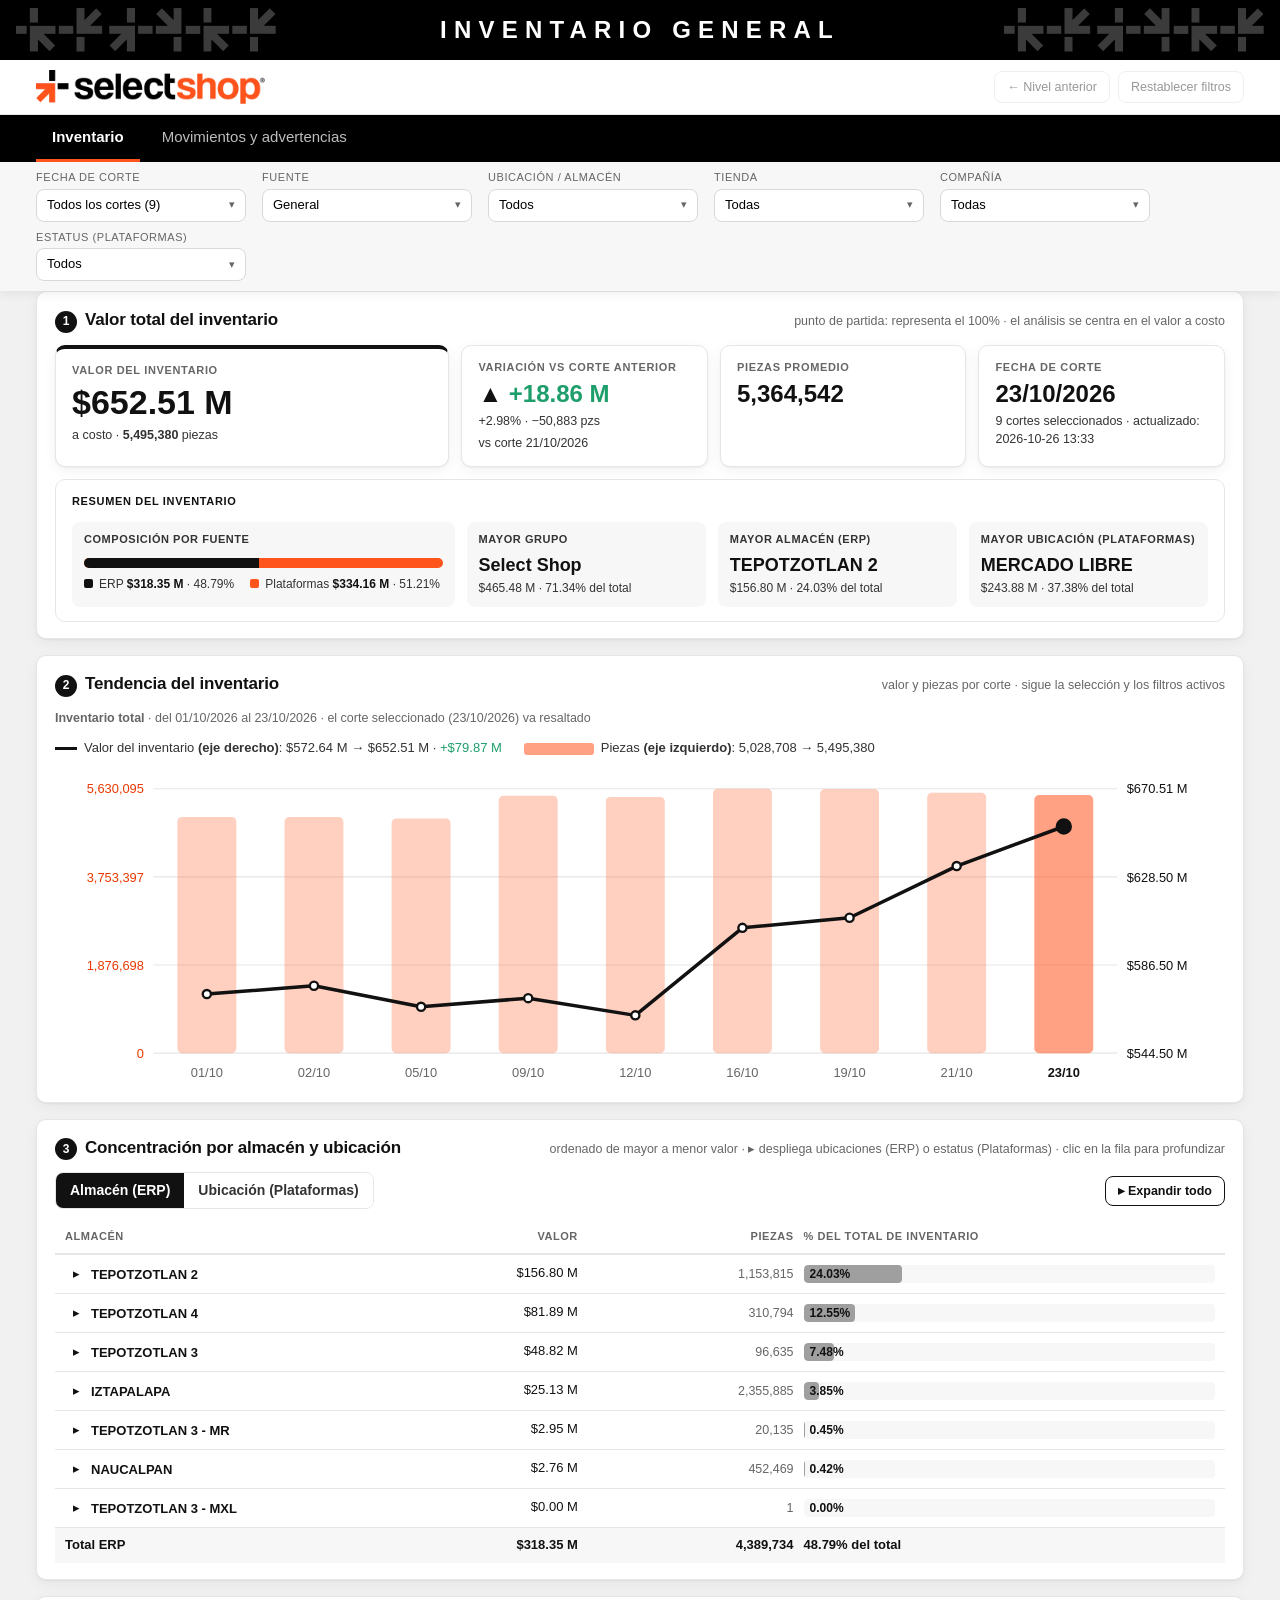
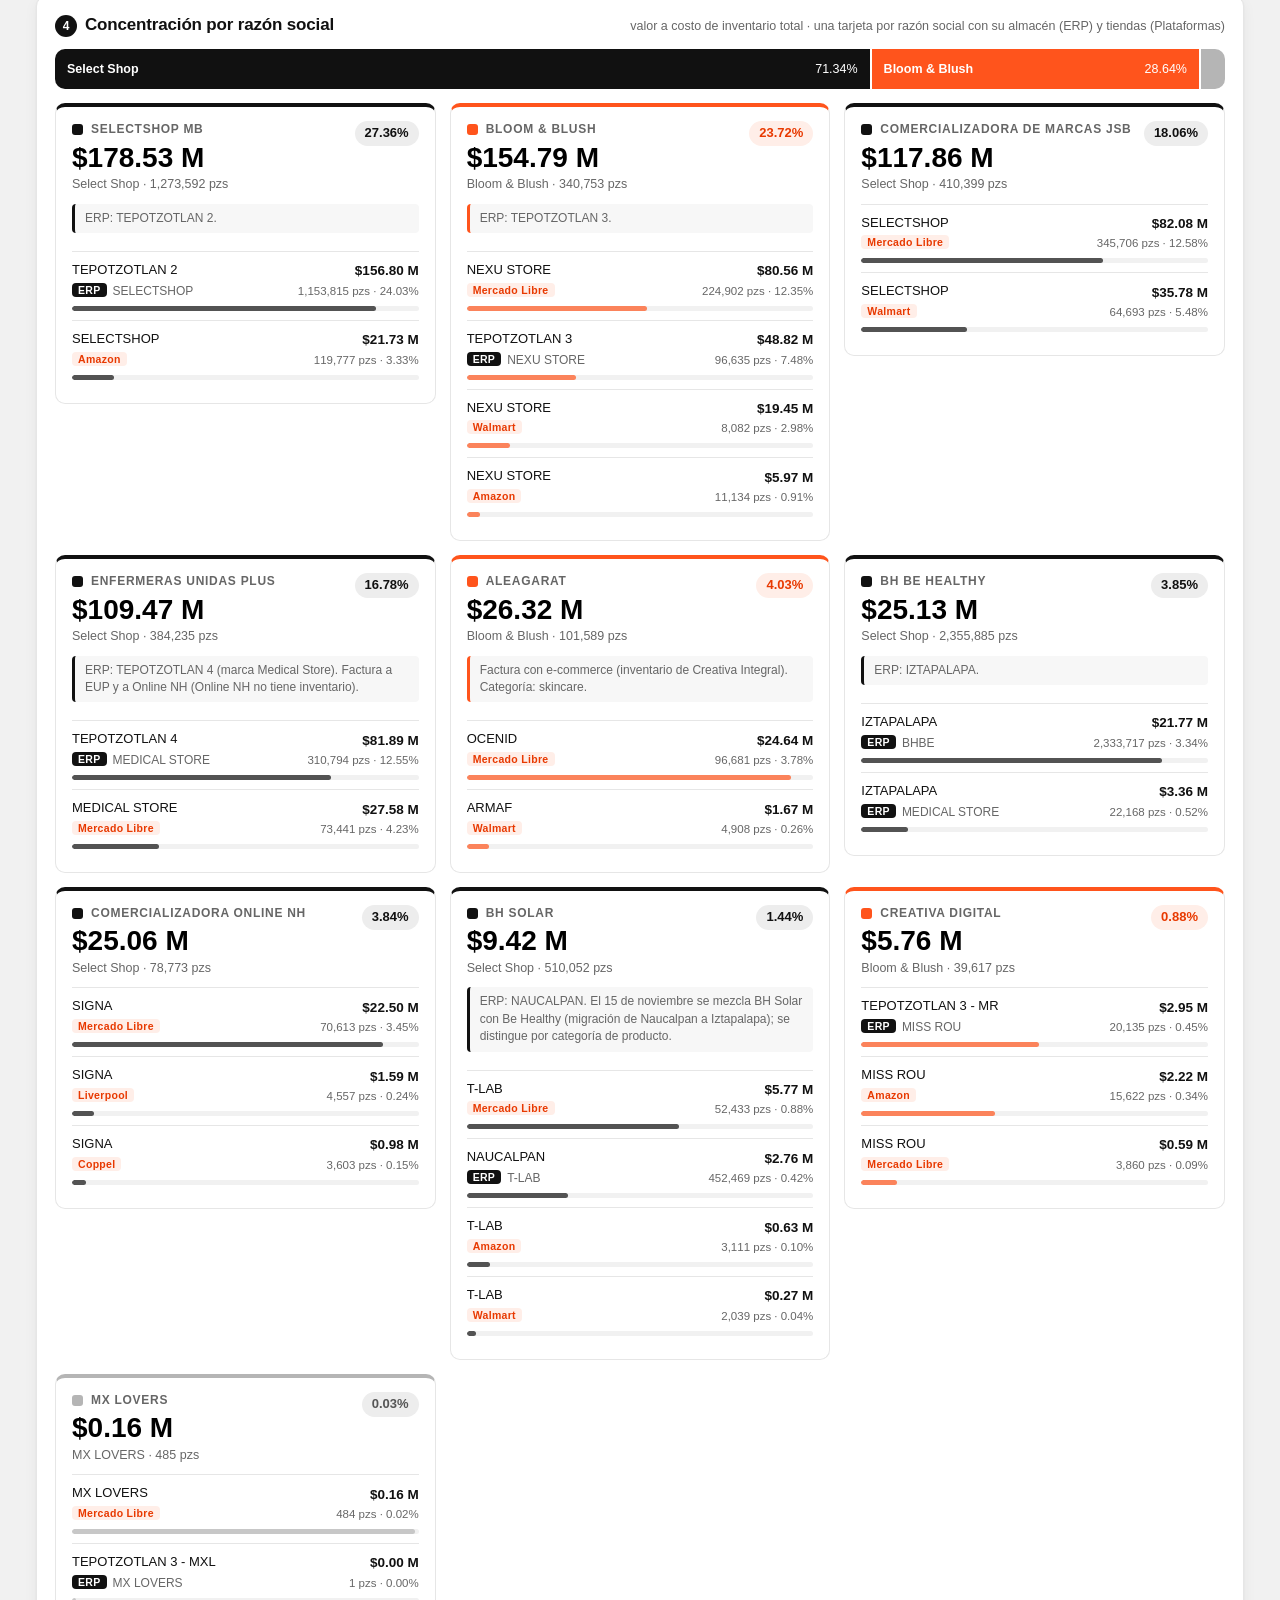
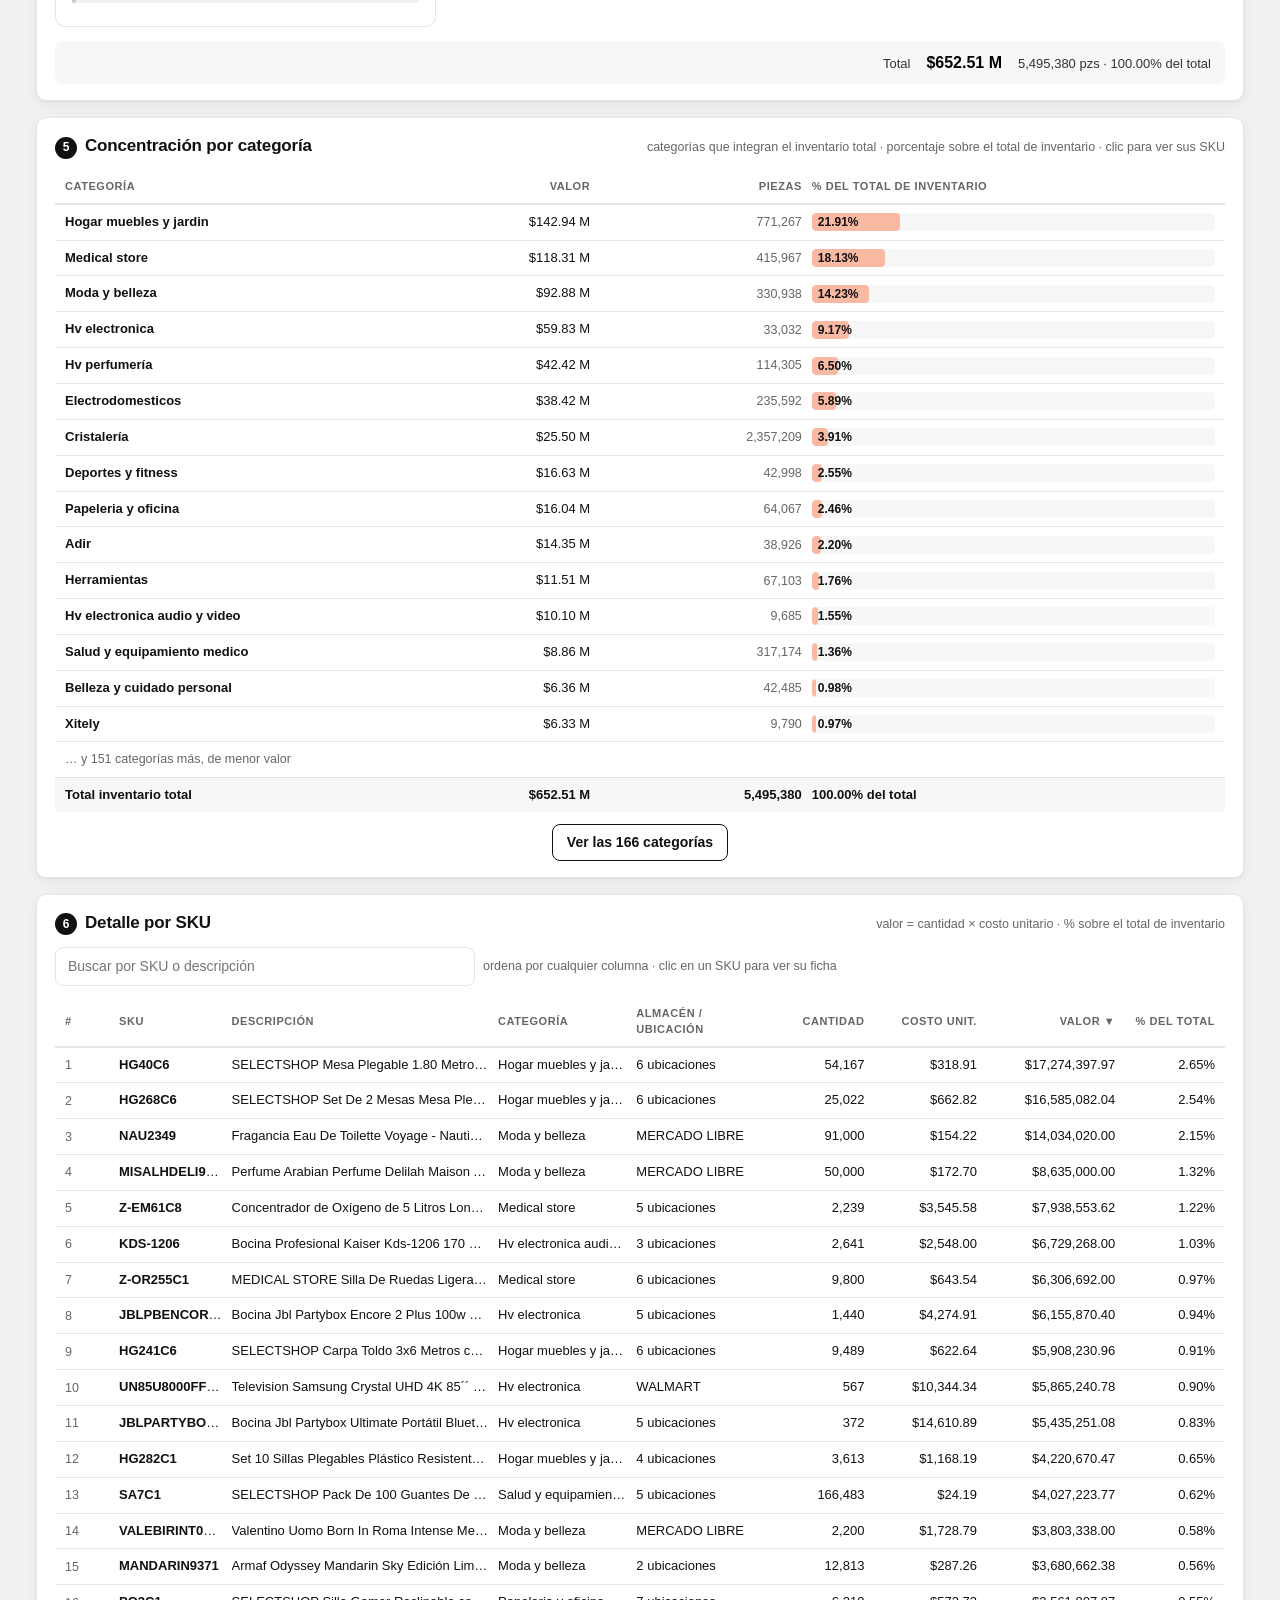
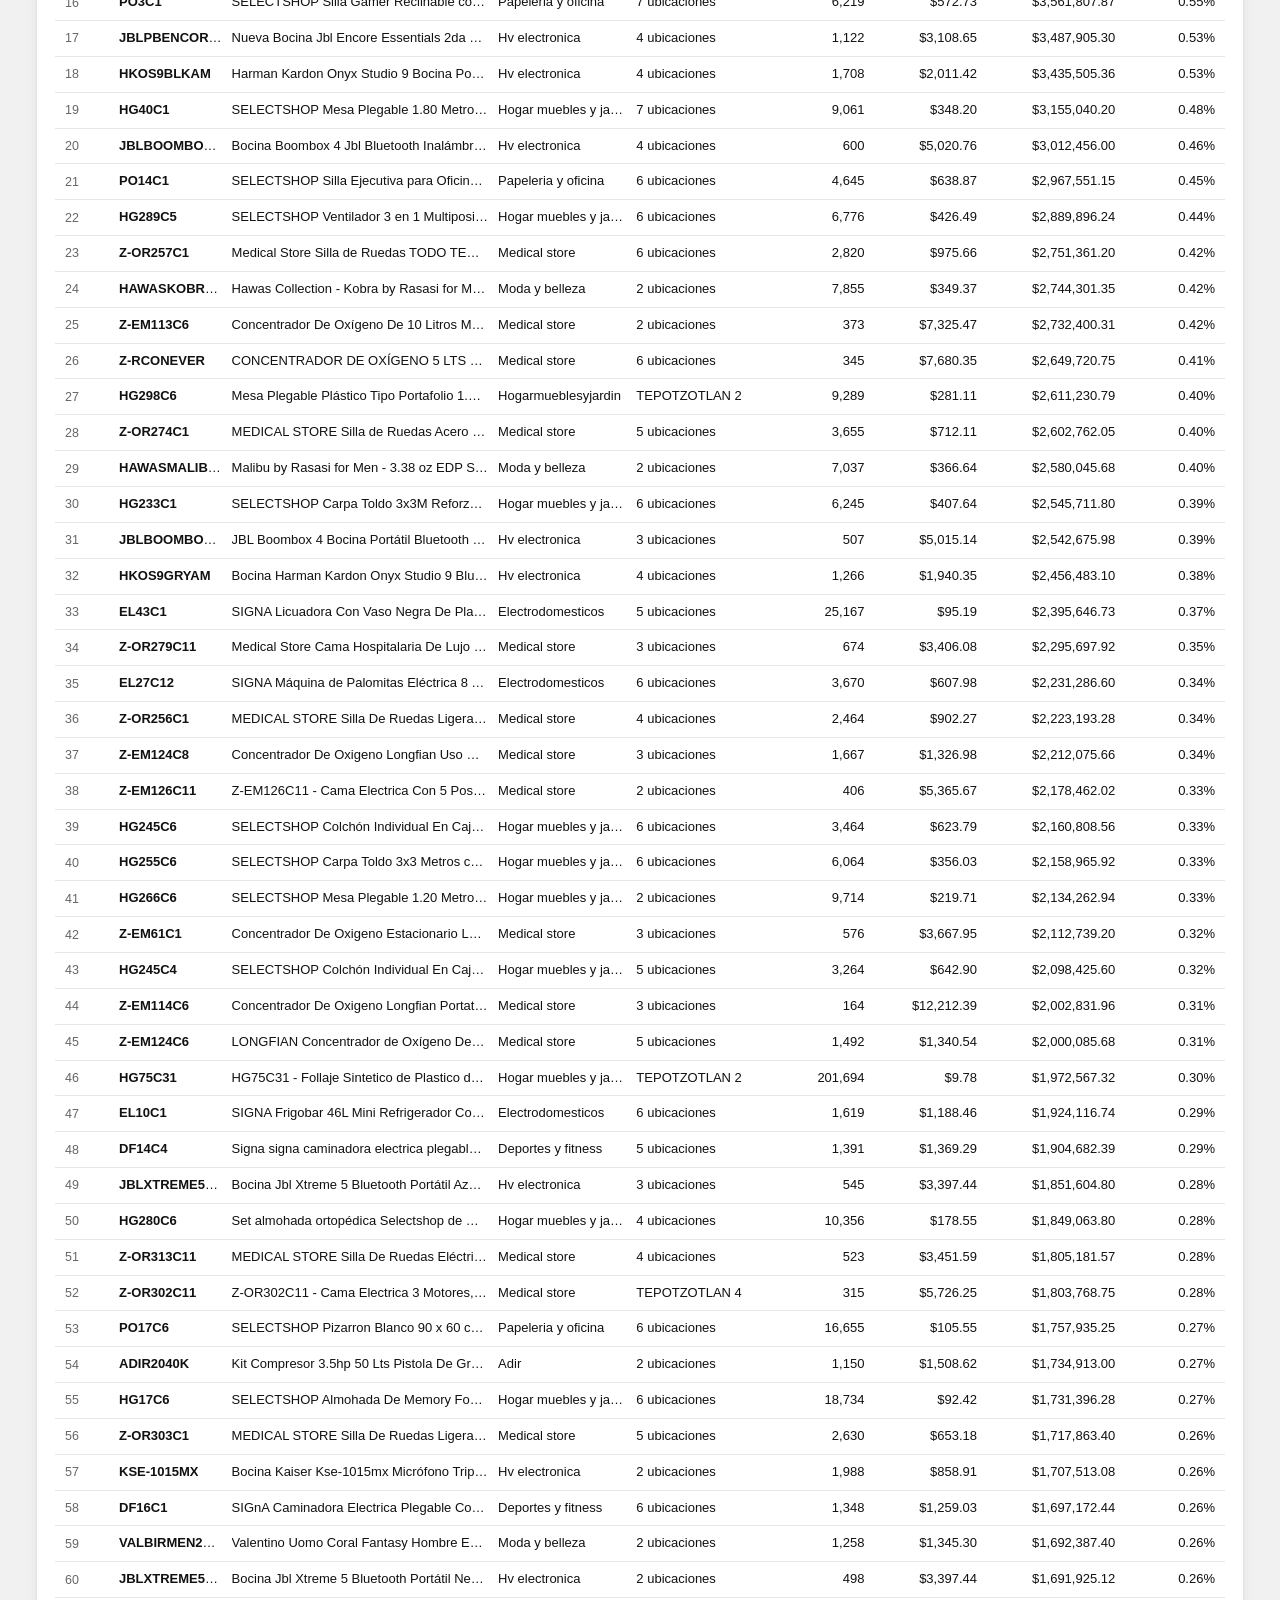
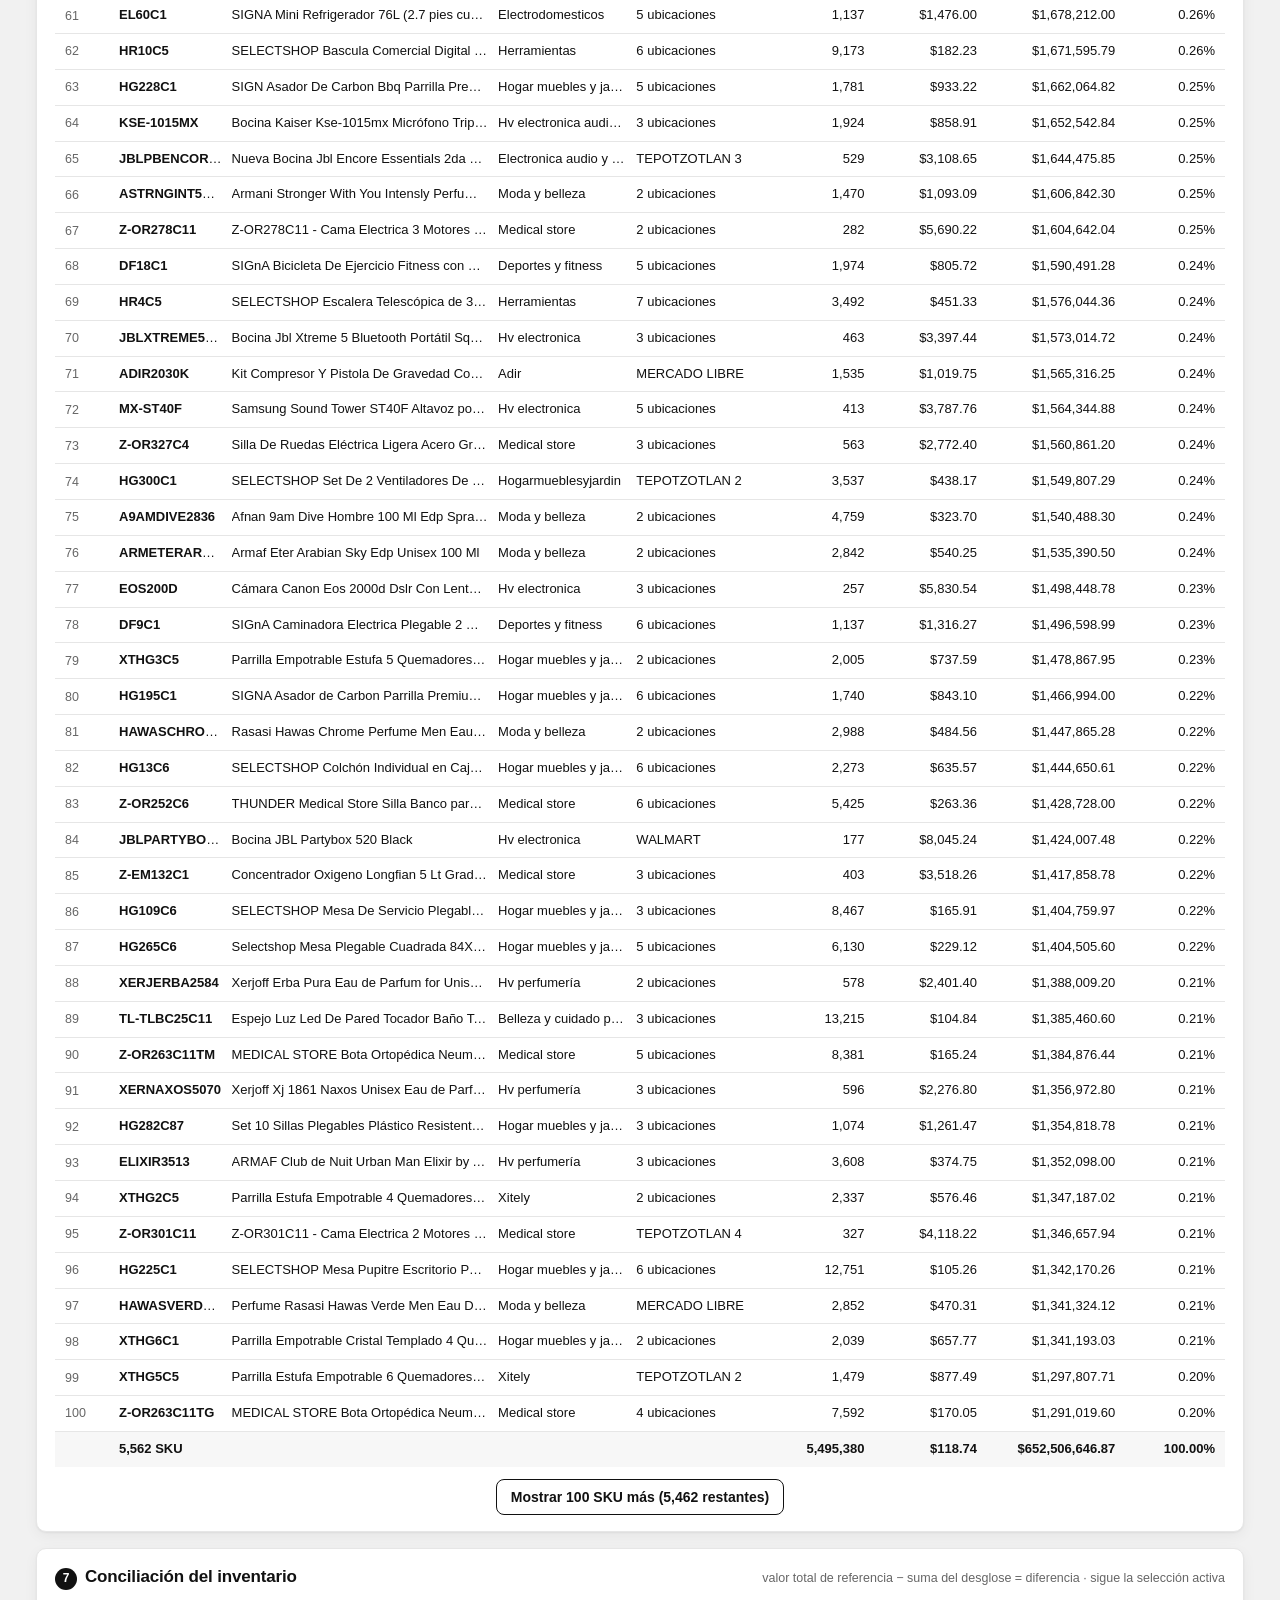
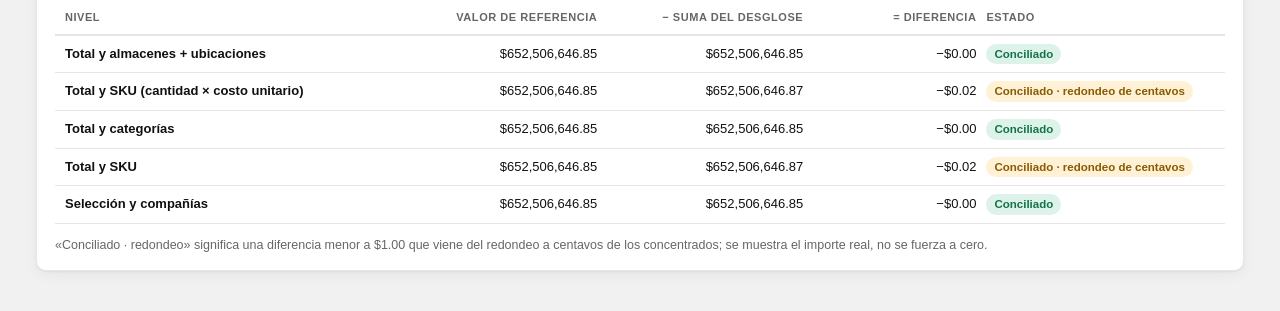
==== commit 697451dc: "Filtros de compania y estatus, concentracion por razon social con plataforma, MX LOVERS, ubicacion e" ====
--- a/index_valor.html
+++ b/index_valor.html
@@ -4,12 +4,12 @@
 <meta charset="utf-8">
 <meta name="viewport" content="width=device-width, initial-scale=1">
 <title>Concentración del valor del inventario · selectshop</title>
-<link rel="stylesheet" href="css/valor.css">
+<link rel="stylesheet" href="css/valor.css?v=202610261341">
 </head>
 <body>
 <div id="app"></div>
-<script src="data/dashboard_data.js"></script>
-<script src="js/engine.js"></script>
+<script src="data/dashboard_data.js?v=202610261341"></script>
+<script src="js/engine.js?v=202610261341"></script>
 <script>
 /* Concentración del valor del inventario: total → almacén / canal → categoría → SKU.
    Cálculo: js/engine.js (valor, concentracion, validar, ficha) sobre data/dashboard_data.js (generado por scripts/generar_datos.py).
@@ -17,7 +17,7 @@
 (function () {
 'use strict';
 var D = window.DASHBOARD_DATA, E = InvEngine.create(D), app = document.getElementById('app'), ND = D.dates.length;
-var S = { fus: [], chs: [], ts: [], ms: null, view: 'inv', sq: '', sp: 50, exp: {}, d: ND - 1, tab: 'alm', fu: -1, c: -1, q: '', sort: 'v', dir: -1, page: 100, ficha: null, alert: null, allCats: false };
+var S = { cv: 'razon', fus: [], chs: [], ts: [], cias: [], us: [], ms: null, view: 'inv', sq: '', sp: 50, exp: {}, d: ND - 1, tab: 'alm', fu: -1, c: -1, q: '', sort: 'v', dir: -1, page: 100, ficha: null, alert: null, allCats: false };
 var nf = new Intl.NumberFormat('es-MX'), mf = new Intl.NumberFormat('es-MX', { minimumFractionDigits: 2, maximumFractionDigits: 2 });
 function pz(n) { return nf.format(Math.round(n)); }
 function full(n) { return '$' + mf.format(n); }
@@ -41,10 +41,12 @@
   if (s.length === 1) return dl(s[0]);
   return s.length <= 4 ? s.map(dd).join(', ') : dd(s[0]) + ' … ' + dd(s[s.length - 1]) + ' (' + s.length + ' cortes)';
 }
-function U() { return { fuente: S.fu, t: S.ts }; }
+var CIA_LIST = ['Select Shop', 'Bloom & Blush', 'Fontastic', 'MX LOVERS', 'Sin compañía'], ES = {};
+D.st.forEach(function (r) { if (r[0] === 1 || r[0] === 6) ES[r[4]] = 1; });
+function U() { return { fuente: S.fu, t: S.ts, cia: S.cias.map(function (i) { return CIA_LIST[i]; }), u: S.us }; }
 function setFu() { S.fu = S.fus.length === 1 ? S.fus[0] : -1; }
-function chText() { return S.chs.length <= 2 ? S.chs.map(chName).join(' + ') : S.chs.length + ' almacenes / canales'; }
-function chCtx(V) { return S.chs.length === 1 ? (srcOfCh(S.chs[0], V) === 0 ? 'almacén ' : 'canal ') + chName(S.chs[0]) : S.chs.length ? chText() : 'inventario total'; }
+function chText() { return S.chs.length <= 2 ? S.chs.map(chName).join(' + ') : S.chs.length + ' almacenes / ubicaciones'; }
+function chCtx(V) { return S.chs.length === 1 ? (srcOfCh(S.chs[0], V) === 0 ? 'almacén ' : 'ubicación ') + chName(S.chs[0]) : S.chs.length ? chText() : 'inventario total'; }
 function model() {
   var base = E.valor(S.d, {}, U()), F = {};
   if (S.chs.length) F.ch = S.chs;
@@ -64,7 +66,7 @@
   return '<div class="tw"><div class="t" style="--cols:' + cols + ';--mw:' + (mw || 640) + 'px"><div class="th">' + head.join('') + '</div>' + rows + '</div></div>';
 }
 
-function universo() { var a = []; if (S.fu >= 0) a.push(S.fu === 0 ? 'ERP' : 'Plataformas'); if (S.ts.length) a.push(S.ts.map(function (x) { return D.dims.t[x]; }).join(' + ')); return a.length ? ' · ' + esc(a.join(' · ')) : ''; }
+function universo() { var a = []; if (S.fu >= 0) a.push(S.fu === 0 ? 'ERP' : 'Plataformas'); if (S.ts.length) a.push(S.ts.map(function (x) { return E.TN[x]; }).join(' + ')); return a.length ? ' · ' + esc(a.join(' · ')) : ''; }
 function chk(k, id, text, on, sub) { return '<label class="mo"><input type="checkbox" data-a="mschk" data-k="' + k + '" value="' + id + '"' + (on ? ' checked' : '') + '><span class="mot">' + esc(text) + '</span>' + (sub ? '<span class="sub num">' + sub + '</span>' : '') + '</label>'; }
 function msel(k, label, summary, body, n, hdr) {
   var open = S.ms === k;
@@ -74,24 +76,32 @@
 function filtros(m) {
   var V = m.base, tn = E.tiendas(S.d, S.fu);
   function opts(list) { return list.map(function (x) { return chk('ch', x.ch, chName(x.ch), S.chs.indexOf(x.ch) >= 0, M(x.v)); }).join(''); }
-  var cb = (S.fu !== 1 && V.alm.length ? '<div class="mg">Almacenes (ERP)</div>' + opts(V.alm) : '') + (S.fu !== 0 && V.can.length ? '<div class="mg">Canales (Plataformas)</div>' + opts(V.can) : '');
+  var cb = (S.fu !== 1 && V.alm.length ? '<div class="mg">Almacenes (ERP)</div>' + opts(V.alm) : '') + (S.fu !== 0 && V.can.length ? '<div class="mg">Ubicación (Plataformas)</div>' + opts(V.can) : '');
   function sum(arr, names, todos) { return !arr.length ? todos : arr.length === 1 ? names(arr[0]) : arr.length + ' seleccionados'; }
   var dsum = S.ds.length === ND ? 'Todos los cortes (' + ND + ')' : S.ds.length === 1 ? 'Corte ' + dl(S.ds[0]) : S.ds.length + ' cortes · hasta ' + dd(S.d);
   var dbody = D.dates.map(function (x, k) { return k; }).reverse().map(function (k) { return chk('d', k, dl(k), S.ds.indexOf(k) >= 0); }).join('');
   var dhdr = '<span>' + S.ds.length + ' de ' + ND + '</span><span><button class="lnk" data-a="msall" data-v="d">Todos</button> <button class="lnk" data-a="mslast" data-v="d">Solo el último</button></span>';
+  var cl = E.valor(S.d, {}, { fuente: S.fu }).cias, uo = { 0: {}, 1: {} };
+  D.st.forEach(function (r) { if (r[5] !== S.d || (r[0] !== 0 && r[0] !== 1 && r[0] !== 6)) return; var g = uo[r[0] === 0 ? 0 : 1], x = g[r[4]] || (g[r[4]] = { u: r[4], v: 0 }); x.v += r[7]; });
+  function ulist(g) { return Object.keys(g).map(function (k) { return g[k]; }).filter(function (x) { return x.v; }).sort(function (a, b) { return b.v - a.v; }); }
+  function uopts(k, g) { return ulist(g).map(function (x) { return chk(k, x.u, D.dims.u[x.u], S.us.indexOf(x.u) >= 0, M(x.v)); }).join(''); }
+  function usel(g) { return S.us.filter(function (i) { return g[i]; }); }
+  function usum(g) { var n = usel(g); return !n.length ? 'Todos' : n.length === 1 ? D.dims.u[n[0]] : n.length + ' seleccionados'; }
   return '<div class="row3">' +
     msel('d', 'Fecha de corte', dsum, dbody, S.ds.length, dhdr) +
     msel('fu', 'Fuente', S.fus.length === 1 ? (S.fus[0] === 0 ? 'ERP' : 'Plataformas') : 'General', chk('fu', 0, 'ERP', S.fus.indexOf(0) >= 0) + chk('fu', 1, 'Plataformas', S.fus.indexOf(1) >= 0), S.fus.length) +
-    msel('ch', 'Canal / almacén', sum(S.chs, chName, 'Todos'), cb, S.chs.length) +
-    msel('t', 'Tienda', sum(S.ts, function (x) { return D.dims.t[x]; }, 'Todas'), tn.map(function (x) { return chk('t', x.t, x.name, S.ts.indexOf(x.t) >= 0, M(x.v)); }).join(''), S.ts.length) + '</div>';
+    msel('ch', 'Ubicación / Almacén', sum(S.chs, chName, 'Todos'), cb, S.chs.length) +
+    msel('t', 'Tienda', sum(S.ts, function (x) { return E.TN[x]; }, 'Todas'), tn.map(function (x) { return chk('t', x.t, x.name, S.ts.indexOf(x.t) >= 0, M(x.v)); }).join(''), S.ts.length) +
+    msel('cia', 'Compañía', sum(S.cias, function (x) { return CIA_LIST[x]; }, 'Todas'), cl.map(function (x) { var i = CIA_LIST.indexOf(x.n); return chk('cia', i, x.n, S.cias.indexOf(i) >= 0, M(x.v)); }).join(''), S.cias.length) +
+    (S.fu !== 0 ? msel('es', 'Estatus (Plataformas)', usum(uo[1]), uopts('es', uo[1]), usel(uo[1]).length) : '') + '</div>';
 }
 function topBar(m) {
   var V = m.base, crumbs = '<button class="crumb' + (!S.chs.length && S.c < 0 && S.ficha == null ? ' cur' : '') + '" data-a="go" data-v="0">Inventario total</button>';
-  if (S.chs.length) crumbs += '<span class="sep">›</span><button class="crumb' + (S.c < 0 && S.ficha == null ? ' cur' : '') + '" data-a="go" data-v="1" title="' + esc(chText()) + '">' + esc(S.chs.length === 1 ? (srcOfCh(S.chs[0], V) === 0 ? 'Almacén · ' : 'Canal · ') + chName(S.chs[0]) : chText()) + '</button>';
+  if (S.chs.length) crumbs += '<span class="sep">›</span><button class="crumb' + (S.c < 0 && S.ficha == null ? ' cur' : '') + '" data-a="go" data-v="1" title="' + esc(chText()) + '">' + esc(S.chs.length === 1 ? (srcOfCh(S.chs[0], V) === 0 ? 'Almacén · ' : 'Ubicación · ') + chName(S.chs[0]) : chText()) + '</button>';
   if (S.c >= 0) crumbs += '<span class="sep">›</span><button class="crumb' + (S.ficha == null ? ' cur' : '') + '" data-a="go" data-v="2" title="' + esc(catName(S.c)) + '">' + esc('Categoría · ' + catName(S.c)) + '</button>';
   if (S.ficha != null) crumbs += '<span class="sep">›</span><button class="crumb cur" title="' + esc(D.skus[S.ficha]) + '">' + esc('SKU · ' + D.skus[S.ficha]) + '</button>';
   var deep = S.chs.length || S.c >= 0 || S.ficha != null;
-  var dis = deep || S.q || S.fus.length || S.ts.length || S.ds.length < ND ? '' : ' disabled';
+  var dis = deep || S.q || S.fus.length || S.ts.length || S.cias.length || S.us.length || S.ds.length < ND ? '' : ' disabled';
   return '<div class="strip"><img src="assets/arrows.webp" alt=""><div><h1>Inventario General</h1></div><img src="assets/arrows.webp" alt=""></div>' +
     '<div class="top"><div class="navb"><div class="in"><a class="brand" href="./" aria-label="selectshop"><img src="assets/logo_selectshop.webp" alt="selectshop"></a>' +
     '<div class="crumbs" aria-label="Ruta de navegación">' + (deep ? crumbs : '') + '</div>' +
@@ -116,7 +126,7 @@
     '<div class="rlg"><span><i class="d1"></i>ERP <b class="num">' + M(vE) + '</b> · ' + pc(vE, rf) + '</span><span><i class="d2"></i>Plataformas <b class="num">' + M(vP) + '</b> · ' + pc(vP, rf) + '</span></div></div>' +
     (top ? mini('Mayor grupo', esc(top.n), M(top.v) + ' · ' + pc(top.v, rf) + ' del total') : '') +
     (tA ? mini('Mayor almacén (ERP)', esc(chName(tA.ch)), M(tA.v) + ' · ' + pc(tA.v, rf) + ' del total') : '') +
-    (tC ? mini('Mayor canal (Plataformas)', esc(chName(tC.ch)), M(tC.v) + ' · ' + pc(tC.v, rf) + ' del total') : '') +
+    (tC ? mini('Mayor ubicación (Plataformas)', esc(chName(tC.ch)), M(tC.v) + ' · ' + pc(tC.v, rf) + ' del total') : '') +
     '</div></div>';
   return section(1, 'Valor total del inventario', 'punto de partida: representa el 100% · el análisis se centra en el valor a costo',
     '<div class="kpis">' +
@@ -139,16 +149,16 @@
   });
   rows += '<div class="tr tot"><div>Total ' + (kind === 0 ? 'ERP' : 'Plataformas') + '</div><div class="r num">' + mm(uni) + '</div><div class="r num">' + pz(list.reduce(function (a, x) { return a + x.q; }, 0)) + '</div><div class="num">' + pc(uni, tot) + ' del total</div></div>';
   return table('minmax(150px,1.4fr) minmax(0,.8fr) minmax(0,.9fr) minmax(160px,1.8fr)',
-    ['<div>' + (kind === 0 ? 'Almacén' : 'Canal') + '</div>', '<div class="r">Valor</div>', '<div class="r">Piezas</div>', '<div>% del total de inventario</div>'], rows, 560);
+    ['<div>' + (kind === 0 ? 'Almacén' : 'Ubicación') + '</div>', '<div class="r">Valor</div>', '<div class="r">Piezas</div>', '<div>% del total de inventario</div>'], rows, 560);
 }
 function nivel2(m) {
   var V = m.base, tab = S.fu === 0 ? 'alm' : S.fu === 1 ? 'can' : S.tab;
-  var tabs = S.fu >= 0 ? '' : '<div class="tabs" role="tablist"><button data-a="tab" data-v="alm" class="' + (tab === 'alm' ? 'on' : '') + '">Almacén (ERP)</button><button data-a="tab" data-v="can" class="' + (tab === 'can' ? 'on' : '') + '">Canal (Plataformas)</button></div>';
+  var tabs = S.fu >= 0 ? '' : '<div class="tabs" role="tablist"><button data-a="tab" data-v="alm" class="' + (tab === 'alm' ? 'on' : '') + '">Almacén (ERP)</button><button data-a="tab" data-v="can" class="' + (tab === 'can' ? 'on' : '') + '">Ubicación (Plataformas)</button></div>';
   var list = tab === 'alm' ? V.alm : V.can, kind = tab === 'alm' ? 0 : 1;
   var allOpen = list.length > 0 && list.every(function (x) { return S.exp[kind + '|' + x.ch]; });
   tabs = '<div class="tbar">' + tabs + (list.length ? '<button class="btn sm" data-a="expall" data-v="' + (allOpen ? 0 : 1) + '|' + tab + '">' + (allOpen ? '▾ Contraer todo' : '▸ Expandir todo') + '</button>' : '') + '</div>';
-  return section(3, 'Concentración por almacén y canal', 'ordenado de mayor a menor valor · ▸ despliega ubicaciones (ERP) o estatus (Plataformas) · clic en la fila para profundizar',
-    list.length ? rankRows(list, V, tab === 'alm' ? 0 : 1) : '<div class="empty">Sin ' + (tab === 'alm' ? 'almacenes' : 'canales') + ' para los filtros actuales.</div>', tabs);
+  return section(3, 'Concentración por almacén y ubicación', 'ordenado de mayor a menor valor · ▸ despliega ubicaciones (ERP) o estatus (Plataformas) · clic en la fila para profundizar',
+    list.length ? rankRows(list, V, tab === 'alm' ? 0 : 1) : '<div class="empty">Sin ' + (tab === 'alm' ? 'almacenes' : 'ubicaciones') + ' para los filtros actuales.</div>', tabs);
 }
 
 function nivel3(m) {
@@ -188,11 +198,11 @@
   var tq = R.list.reduce(function (a, r) { return a + r.q; }, 0), tv = R.list.reduce(function (a, r) { return a + r.v; }, 0);
   rows += '<div class="tr tot"><div></div><div>' + pz(R.list.length) + ' SKU' + (S.q ? ' (búsqueda)' : '') + '</div><div></div><div></div><div></div><div class="r num">' + pz(tq) + '</div><div class="r num">' + (tq ? full(tv / tq) : '—') + '</div><div class="r num">' + full(tv) + '</div><div class="r num">' + pc(tv, ref) + '</div>' + (hasSel ? '<div class="r num">' + pc(tv, R.parent) + '</div>' : '') + '</div>';
   var more = R.list.length > S.page ? '<div style="text-align:center"><button class="btn" data-a="more">Mostrar 100 SKU más (' + pz(R.list.length - S.page) + ' restantes)</button></div>' : '';
-  var padre = S.c >= 0 ? 'la categoría' : S.chs.length ? 'el almacén/canal' : 'el total';
+  var padre = S.c >= 0 ? 'la categoría' : S.chs.length ? 'el almacén/ubicación' : 'el total';
   var search = '<div class="search"><input type="search" placeholder="Buscar por SKU o descripción" value="' + esc(S.q) + '" data-a="q" aria-label="Buscar SKU o descripción"><span class="sub">ordena por cualquier columna · clic en un SKU para ver su ficha</span></div>';
   return section(6, 'Detalle por SKU', 'valor = cantidad × costo unitario · % sobre el total de inventario' + (hasSel ? ' y sobre ' + padre + ' seleccionado/a' : ''),
     search + table('44px minmax(90px,.8fr) minmax(180px,2fr) minmax(110px,1fr) minmax(110px,1fr) minmax(0,.7fr) minmax(0,.8fr) minmax(0,1fr) minmax(0,.7fr)' + (hasSel ? ' minmax(0,.8fr)' : ''),
-      ['<div>#</div>', th('sku', 'SKU'), th('tit', 'Descripción'), th('cat', 'Categoría'), th('loc', 'Almacén / canal'), th('q', 'Cantidad', 1), th('cu', 'Costo unit.', 1), th('v', 'Valor', 1), th('g', '% del total', 1)].concat(hasSel ? [th('i', '% de la selección', 1)] : []), rows, 1050) + more);
+      ['<div>#</div>', th('sku', 'SKU'), th('tit', 'Descripción'), th('cat', 'Categoría'), th('loc', 'Almacén / ubicación'), th('q', 'Cantidad', 1), th('cu', 'Costo unit.', 1), th('v', 'Valor', 1), th('g', '% del total', 1)].concat(hasSel ? [th('i', '% de la selección', 1)] : []), rows, 1050) + more);
 }
 
 
@@ -235,7 +245,7 @@
 }
 
 /* ---------- concentrado por compañía (aro) ---------- */
-var CIA_COL = { 'Select Shop': '#111111', 'Bloom & Blush': '#FF541C', 'Sin compañía': '#B5B5B5' };
+var CIA_COL = { 'Select Shop': '#111111', 'Bloom & Blush': '#FF541C', 'Fontastic': '#8A8A8A', 'MX LOVERS': '#B5B5B5', 'Sin compañía': '#D9D9D9' };
 function donut(list, tot) {
   var r = 74, C = 2 * Math.PI * r, off = 0, segs = '';
   list.forEach(function (x, i) {
@@ -246,6 +256,15 @@
   return '<svg viewBox="0 0 200 200" width="220" height="220" role="img" aria-label="Valor por compañía"><circle cx="100" cy="100" r="' + r + '" fill="none" stroke="#F1F1F1" stroke-width="30"/>' + segs +
     '<text x="100" y="96" text-anchor="middle" font-size="20" font-weight="700" fill="#111111" font-family="Graphik,Arial,Helvetica,sans-serif">' + M(tot) + '</text><text x="100" y="116" text-anchor="middle" font-size="11" fill="#666666">valor a costo</text></svg>';
 }
+var RAZ_NOTA = {
+  'Selectshop MB': 'ERP: TEPOTZOTLAN 2.',
+  'Bloom & Blush': 'ERP: TEPOTZOTLAN 3.',
+  'Aleagarat': 'Factura con e-commerce (inventario de Creativa Integral). Categoría: skincare.',
+  'Enfermeras Unidas Plus': 'ERP: TEPOTZOTLAN 4 (marca Medical Store). Factura a EUP y a Online NH (Online NH no tiene inventario).',
+  'BH Be Healthy': 'ERP: IZTAPALAPA.',
+  'BH Solar': 'ERP: NAUCALPAN. El 15 de noviembre se mezcla BH Solar con Be Healthy (migración de Naucalpan a Iztapalapa); se distingue por categoría de producto.'
+};
+function tc(s) { return String(s || 'Plataformas').toLowerCase().replace(/(^|\s)\S/g, function (x) { return x.toUpperCase(); }); }
 function nivelCia(m) {
   var V = m.V, L = V.cias, tot = L.reduce(function (a, x) { return a + x.v; }, 0), ref = m.base.ref.v, tq = L.reduce(function (a, x) { return a + x.q; }, 0);
   function col(x) { return CIA_COL[x.n] || '#FF541C'; }
@@ -253,17 +272,25 @@
     var w = tot > 0 ? x.v / tot * 100 : 0;
     return '<div class="gseg hit" style="width:' + w.toFixed(3) + '%;background:' + col(x) + '" data-tip="' + esc(x.n + ' · ' + M(x.v) + ' · ' + pz(x.q) + ' pzs · ' + pc(x.v, tot)) + '">' + (w >= 9 ? '<b>' + esc(x.n) + '</b><span class="num">' + pc(x.v, tot) + '</span>' : '') + '</div>';
   }).join('') + '</div>';
+  var porRz = S.cv === 'razon', LG = L;
+  if (porRz) {
+    var mp = {};
+    L.forEach(function (g) { g.det.forEach(function (d) { var z = mp[d.razon] || (mp[d.razon] = { n: d.razon, g: g.n, q: 0, v: 0, det: [] }); z.q += d.q; z.v += d.v; z.det.push(d); }); });
+    L = Object.keys(mp).map(function (k) { return mp[k]; }).sort(function (a, b) { return b.v - a.v; });
+  }
+  function colc(x) { return col({ n: x.g || x.n }); }
   var cards = L.map(function (x) {
     var rows = x.det.map(function (d) {
       var erp = d.fuente === 'ERP', w = x.v > 0 ? d.v / x.v * 100 : 0;
-      return '<div class="gr"><div class="gt"><div class="g1">' + esc(erp ? d.nombre : d.razon) + '</div><div class="g2"><span class="tag ' + (erp ? 'e' : 'p') + '">' + (erp ? 'ERP' : 'Plataformas') + '</span>' + esc(erp ? d.tienda : d.nombre) + '</div></div>' +
+      return '<div class="gr"><div class="gt"><div class="g1">' + esc(porRz ? (erp ? d.nombre : d.nombre) : d.razon) + '</div><div class="g2"><span class="tag ' + (erp ? 'e' : 'p') + '">' + (erp ? 'ERP' : tc(d.canal)) + '</span>' + esc(porRz ? (erp ? d.tienda : '') : (erp ? d.nombre + ' · ' + d.tienda : d.nombre)) + '</div></div>' +
         '<div class="gm"><div class="gvv num">' + mm(d.v) + '</div><div class="gq num">' + pz(d.q) + ' pzs · ' + pc(d.v, ref) + '</div></div><div class="gb"><i style="width:' + Math.max(w, 0.6).toFixed(2) + '%"></i></div></div>';
     }).join('');
-    return '<div class="gc" style="--c:' + col(x) + '"><div class="gh"><div><div class="gn"><i class="dot" style="background:' + col(x) + '"></i>' + esc(x.n) + '</div><div class="gv2 num" title="' + full(x.v) + '">' + M(x.v) + '</div><div class="gs num">' + pz(x.q) + ' pzs</div></div><div class="gp num">' + pc(x.v, ref) + '</div></div><div class="gl">' + rows + '</div></div>';
+    return '<div class="gc" style="--c:' + colc(x) + '"><div class="gh"><div><div class="gn"><i class="dot" style="background:' + colc(x) + '"></i>' + esc(x.n) + '</div><div class="gv2 num" title="' + full(x.v) + '">' + M(x.v) + '</div><div class="gs num">' + (porRz ? esc(x.g) + ' · ' : '') + pz(x.q) + ' pzs</div></div><div class="gp num">' + pc(x.v, ref) + '</div></div>' + (porRz && RAZ_NOTA[x.n] ? '<div class="gnote">' + esc(RAZ_NOTA[x.n]) + '</div>' : '') + '<div class="gl">' + rows + '</div></div>';
   }).join('');
   var ctx = (S.chs.length ? chText() : 'inventario total') + (S.c >= 0 ? ' · ' + catName(S.c) : '');
-  return section(4, 'Concentración por razón social', 'valor a costo de ' + esc(ctx) + ' por grupo · razón social y tienda (Plataformas) o almacén (ERP)',
-    L.length ? '<div class="gv">' + strip + '<div class="gcards">' + cards + '</div><div class="gtot"><span>Total</span><b class="num">' + M(tot) + '</b><span class="num">' + pz(tq) + ' pzs · ' + pc(tot, ref) + ' del total</span></div></div>' : '<div class="empty">Sin inventario para los filtros actuales.</div>');
+  var cvt = '';
+  return section(4, 'Concentración por razón social', 'valor a costo de ' + esc(ctx) + (porRz ? ' · una tarjeta por razón social con su almacén (ERP) y tiendas (Plataformas)' : ' por grupo · razón social y tienda (Plataformas) o almacén (ERP)'),
+    L.length ? '<div class="gv">' + cvt + strip + '<div class="gcards">' + cards + '</div><div class="gtot"><span>Total</span><b class="num">' + M(tot) + '</b><span class="num">' + pz(tq) + ' pzs · ' + pc(tot, ref) + ' del total</span></div></div>' : '<div class="empty">Sin inventario para los filtros actuales.</div>');
 }
 
 /* ---------- conciliación y validaciones ---------- */
@@ -302,8 +329,8 @@
   return '<div class="veil" data-a="closef"></div><aside class="drawer wide" role="dialog" aria-label="Movimientos del SKU"><div class="hd"><div><div style="opacity:.75;font-size:12px">Movimientos del SKU · ' + per + ' · ' + esc(X.cat) + '</div><h2 style="font-size:20px">' + esc(X.sku) + '</h2><div style="opacity:.9">' + esc(X.tit || 'Sin nombre en el concentrado') + '</div></div><button class="tbtn" data-a="closef">Cerrar ✕</button></div><div class="bd">' +
     cards + nota + '<div><h3 class="h3">Corte por corte</h3>' +
     table('minmax(90px,1fr) minmax(70px,.8fr) minmax(0,.9fr) minmax(0,1.5fr) minmax(0,1.5fr) minmax(0,.8fr)', ['<div>Corte</div>', '<div>Periodo</div>', '<div class="r">Existencia</div>', '<div class="r">Entró</div>', '<div class="r">Salió</div>', '<div class="r">Neto pzs</div>'], crow, 640) + '</div>' +
-    (lrow ? '<div><h3 class="h3">Dónde se movió</h3>' + table('minmax(220px,2.2fr) minmax(110px,1fr) minmax(0,.7fr) minmax(0,.7fr) minmax(0,.9fr)', ['<div>Almacén / canal · tienda</div>', '<div>Ubicación / estatus</div>', '<div class="r">Entró pzs</div>', '<div class="r">Salió pzs</div>', '<div class="r">Valor movido</div>'], lrow, 640) + '</div>' : '') +
-    '<div><h3 class="h3">Dónde está hoy</h3>' + (hrow ? table('minmax(220px,2.2fr) minmax(110px,1fr) minmax(0,.7fr) minmax(0,.9fr)', ['<div>Almacén / canal · tienda</div>', '<div>Ubicación / estatus</div>', '<div class="r">Piezas</div>', '<div class="r">Valor</div>'], hrow, 560) : '<div class="empty">Sin existencia en este corte.</div>') + '</div></div></aside>';
+    (lrow ? '<div><h3 class="h3">Dónde se movió</h3>' + table('minmax(220px,2.2fr) minmax(110px,1fr) minmax(0,.7fr) minmax(0,.7fr) minmax(0,.9fr)', ['<div>Almacén / ubicación · tienda</div>', '<div>Ubicación / estatus</div>', '<div class="r">Entró pzs</div>', '<div class="r">Salió pzs</div>', '<div class="r">Valor movido</div>'], lrow, 640) + '</div>' : '') +
+    '<div><h3 class="h3">Dónde está hoy</h3>' + (hrow ? table('minmax(220px,2.2fr) minmax(110px,1fr) minmax(0,.7fr) minmax(0,.9fr)', ['<div>Almacén / ubicación · tienda</div>', '<div>Ubicación / estatus</div>', '<div class="r">Piezas</div>', '<div class="r">Valor</div>'], hrow, 560) : '<div class="empty">Sin existencia en este corte.</div>') + '</div></div></aside>';
 }
 function drawer() {
   if (S.ficha == null) return '';
@@ -317,17 +344,17 @@
     card('Costo unitario promedio', f.q ? full(f.v / f.q) : '—', '') +
     card('% del total general', pc(f.v, ref), '') +
     card('Categoría', esc(cat), '') +
-    card('Almacén / canal', esc(Object.keys(canales).join(', ') || '—'), '') + '</div>';
+    card('Almacén / ubicación', esc(Object.keys(canales).join(', ') || '—'), '') + '</div>';
   /* tarjeta verde: lo que está para la venta = disponible del ERP + aptas de Plataformas, línea por línea */
-  var vrows = f.dispRows.map(function (r) { return '<div class="tr"><div>ERP disponible</div><div class="ell">' + esc(r.t) + '</div><div class="ell">' + esc(r.ch) + '</div><div class="r num">' + pz(r.q) + '</div><div class="r num">' + full(r.v) + '</div></div>'; }).join('') +
-    f.rows.filter(function (r) { return r.aptas; }).map(function (r) { return '<div class="tr"><div>Plataformas</div><div class="ell">' + esc(r.t) + '</div><div class="ell">' + esc(r.ch) + '</div><div class="r num">' + pz(r.q) + '</div><div class="r num">' + full(r.v) + '</div></div>'; }).join('');
-  if (!vn.tieneD) vrows = f.rows.filter(function (r) { return r.aptas; }).map(function (r) { return '<div class="tr"><div>Plataformas</div><div class="ell">' + esc(r.t) + '</div><div class="ell">' + esc(r.ch) + '</div><div class="r num">' + pz(r.q) + '</div><div class="r num">' + full(r.v) + '</div></div>'; }).join('');
+  var vrows = f.dispRows.map(function (r) { return '<div class="tr"><div>ERP disponible</div><div class="ell">' + esc(r.t) + '</div><div class="ell">' + esc(r.ch) + '</div><div class="ell">' + esc(r.u) + '</div><div class="r num">' + pz(r.q) + '</div><div class="r num">' + full(r.v) + '</div></div>'; }).join('') +
+    f.rows.filter(function (r) { return r.aptas; }).map(function (r) { return '<div class="tr"><div>Plataformas</div><div class="ell">' + esc(r.t) + '</div><div class="ell">' + esc(r.ch) + '</div><div class="ell">' + esc(r.u) + '</div><div class="r num">' + pz(r.q) + '</div><div class="r num">' + full(r.v) + '</div></div>'; }).join('');
+  if (!vn.tieneD) vrows = f.rows.filter(function (r) { return r.aptas; }).map(function (r) { return '<div class="tr"><div>Plataformas</div><div class="ell">' + esc(r.t) + '</div><div class="ell">' + esc(r.ch) + '</div><div class="ell">' + esc(r.u) + '</div><div class="r num">' + pz(r.q) + '</div><div class="r num">' + full(r.v) + '</div></div>'; }).join('');
   var venta = '<div class="sale"><div class="sh2"><div><div class="lb">Para la venta</div><div class="v num">' + pz(vn.q) + ' pzs</div></div><div class="r"><div class="lb">Valor para la venta</div><div class="v2 num" title="' + full(vn.v) + '">' + fv(vn.v) + '</div></div></div>' +
-    (vrows ? table('minmax(100px,1fr) minmax(100px,1.1fr) minmax(100px,1.1fr) minmax(0,.6fr) minmax(0,.9fr)', ['<div>Fuente</div>', '<div>Tienda</div>', '<div>Almacén / canal</div>', '<div class="r">Piezas</div>', '<div class="r">Valor</div>'], vrows, 440) : '<div class="empty">Sin piezas para la venta en este corte.</div>') + '</div>';
-  var rows = f.rows.map(function (r) { return '<div class="tr"><div class="ell">' + esc(r.fuente) + '</div><div class="ell">' + esc(r.ch) + '</div><div class="ell">' + esc(r.t) + '</div><div class="ell">' + esc(r.u) + '</div><div class="r num">' + pz(r.q) + '</div><div class="r num">' + full(r.cu) + '</div><div class="r num">' + full(r.v) + '</div></div>'; }).join('');
+    (vrows ? table('minmax(100px,1fr) minmax(140px,1.4fr) minmax(100px,1.1fr) minmax(110px,1.1fr) minmax(0,.6fr) minmax(0,.9fr)', ['<div>Fuente</div>', '<div>Tienda</div>', '<div>Almacén / ubicación</div>', '<div>Ubicación / estatus</div>', '<div class="r">Piezas</div>', '<div class="r">Valor</div>'], vrows, 560) : '<div class="empty">Sin piezas para la venta en este corte.</div>') + '</div>';
+  var rows = f.rows.map(function (r) { return '<div class="tr' + (r.aptas ? ' apta' : '') + '"><div class="ell">' + esc(r.fuente) + '</div><div class="ell">' + esc(r.ch) + '</div><div class="ell">' + esc(r.t) + '</div><div class="ell">' + esc(r.u) + '</div><div class="r num">' + pz(r.q) + '</div><div class="r num">' + full(r.cu) + '</div><div class="r num">' + full(r.v) + '</div></div>'; }).join('');
   return '<div class="veil" data-a="closef"></div><aside class="drawer" role="dialog" aria-label="Ficha del SKU"><div class="hd"><div><div style="opacity:.75;font-size:12px">Ficha del SKU · corte ' + dl(S.d) + '</div><h2 style="font-size:20px">' + esc(f.sku) + '</h2><div style="opacity:.9">' + esc(f.tit || 'Sin nombre en el concentrado') + '</div></div><button class="tbtn" data-a="closef">Cerrar ✕</button></div><div class="bd">' +
-    cards + venta + '<div><h3 class="h3">Desglose del inventario</h3>' +
-    table('minmax(80px,.9fr) minmax(90px,1fr) minmax(90px,1fr) minmax(90px,1fr) minmax(0,.6fr) minmax(0,.8fr) minmax(0,.9fr)', ['<div>Fuente</div>', '<div>Almacén / canal</div>', '<div>Tienda</div>', '<div>Ubicación / estatus</div>', '<div class="r">Cantidad</div>', '<div class="r">Costo unit.</div>', '<div class="r">Valor</div>'], rows || '<div class="empty">Sin existencia en este corte.</div>', 620) + '</div></div></aside>';
+    cards + venta + '<div><div class="dh"><h3 class="h3" style="margin:0">Desglose del inventario</h3>' + (f.rows.some(function (r) { return r.aptas; }) ? '<span class="lgd"><i></i>Aptas para vender</span>' : '') + '</div>' +
+    table('minmax(90px,.9fr) minmax(100px,1fr) minmax(150px,1.5fr) minmax(110px,1.1fr) minmax(0,.6fr) minmax(0,.8fr) minmax(0,.9fr)', ['<div>Fuente</div>', '<div>Almacén / ubicación</div>', '<div>Tienda</div>', '<div>Ubicación / estatus</div>', '<div class="r">Cantidad</div>', '<div class="r">Costo unit.</div>', '<div class="r">Valor</div>'], rows || '<div class="empty">Sin existencia en este corte.</div>', 620) + '</div></div></aside>';
 }
 
 /* ---------- pestaña: movimientos y advertencias ---------- */
@@ -368,14 +395,14 @@
   var rows = list.slice(0, 8).map(function (x) {
     return '<div class="tr"><div class="ell"><span class="tag ' + (x.src === 0 ? 'e' : 'p') + '">' + (x.src === 0 ? 'ERP' : 'Plataformas') + '</span> <b>' + esc(x[nameKey]) + '</b>' + (x.tienda ? ' <span class="sub">· ' + esc(x.tienda) + '</span>' : '') + '</div><div class="r num ent">' + mm(x.ve) + '</div><div class="r num">' + mm(x.vs) + '</div><div class="r">' + smc(x.ve - x.vs) + '</div></div>';
   }).join('');
-  return table('minmax(300px,3.4fr) minmax(0,.9fr) minmax(0,.9fr) minmax(0,.9fr)', ['<div>' + (nameKey === 'name' && list.length && list[0].u == null ? 'Almacén / canal · tienda' : 'Ubicación / estatus') + '</div>', '<div class="r">Entró</div>', '<div class="r">Salió</div>', '<div class="r">Neto</div>'], rows, 640) + (list.length > 8 ? '<div class="sub" style="margin-top:6px">… y ' + (list.length - 8) + ' más, de menor movimiento</div>' : '');
+  return table('minmax(300px,3.4fr) minmax(0,.9fr) minmax(0,.9fr) minmax(0,.9fr)', ['<div>' + (nameKey === 'name' && list.length && list[0].u == null ? 'Almacén / ubicación · tienda' : 'Ubicación / estatus') + '</div>', '<div class="r">Entró</div>', '<div class="r">Salió</div>', '<div class="r">Neto</div>'], rows, 640) + (list.length > 8 ? '<div class="sub" style="margin-top:6px">… y ' + (list.length - 8) + ' más, de menor movimiento</div>' : '');
 }
 function movView(m) {
   var Fm = {}; if (S.chs.length) Fm.ch = S.chs; if (S.c >= 0) Fm.c = S.c;
   var MV = E.movimientos(S.ds, Fm, U()), SM = E.sinMov(S.ds, Fm, U());
   if (!MV.ok) return '<div class="wrap">' + section(1, 'Movimientos y advertencias', '', '<div class="empty">Los cortes elegidos (' + perLabel() + ') no tienen un corte anterior contra el cual medir movimientos. Agrega un corte posterior en «Fecha de corte».</div>') + '</div>';
   var T0 = MV.tot, mov = T0.ve + T0.vs, neto = T0.ve - T0.vs, pk = MV.peak, per = perLabel();
-  var ctx = [S.fu >= 0 ? (S.fu === 0 ? 'ERP' : 'Plataformas') : '', S.ts.length ? S.ts.map(function (x) { return D.dims.t[x]; }).join(' + ') : '', S.chs.length ? chText() : '', S.c >= 0 ? catName(S.c) : ''].filter(Boolean).join(' · ');
+  var ctx = [S.fu >= 0 ? (S.fu === 0 ? 'ERP' : 'Plataformas') : '', S.ts.length ? S.ts.map(function (x) { return E.TN[x]; }).join(' + ') : '', S.chs.length ? chText() : '', S.c >= 0 ? catName(S.c) : ''].filter(Boolean).join(' · ');
   function k(t, v, s, cls) { return '<div class="card kpi' + (cls ? ' ' + cls : '') + '"><div class="t">' + t + '</div><div class="v num">' + v + '</div><div class="s num">' + s + '</div></div>'; }
   var s1 = section(1, 'Resumen del movimiento', 'periodo ' + per + ' · ' + dias(MV.dias) + ' · ' + MV.cuts.length + ' cortes comparados' + (ctx ? ' · ' + esc(ctx) : ''),
     '<div class="kpis">' +
@@ -444,10 +471,11 @@
   if (a === 'spmore') { S.sp += 50; render(); window.scrollTo(0, y); return; }
   if (a === 'expall') { var pa = v.split('|'), L2 = pa[1] === 'alm' ? model().base.alm : model().base.can; L2.forEach(function (x) { S.exp[(pa[1] === 'alm' ? 0 : 1) + '|' + x.ch] = pa[0] === '1'; }); }
   else if (a === 'msopen') { S.ms = S.ms === v ? null : v; }
-  else if (a === 'msclear') { if (v === 'fu') { S.fus = []; setFu(); } else if (v === 'ch') S.chs = []; else S.ts = []; S.c = -1; S.page = 100; }
+  else if (a === 'msclear') { if (v === 'fu') { S.fus = []; setFu(); } else if (v === 'ch') S.chs = []; else if (v === 'cia') S.cias = []; else if (v === 'es' || v === 'ub') S.us = S.us.filter(function (i) { return (v === 'es') !== !!ES[i]; }); else S.ts = []; S.c = -1; S.page = 100; }
   else if (a === 'ch') { S.chs = S.chs.length === 1 && S.chs[0] === +v ? [] : [+v]; S.c = -1; S.ficha = null; S.page = 100; }
   else if (a === 'cat') { S.c = +v === S.c ? -1 : +v; S.ficha = null; S.page = 100; }
   else if (a === 'tab') { S.tab = v; }
+  else if (a === 'ciav') { S.cv = v; }
   else if (a === 'exp') { S.exp[v] = !S.exp[v]; }
   else if (a === 'cats') { S.allCats = !S.allCats; }
   else if (a === 'sku') { S.ficha = +v; }
@@ -455,7 +483,7 @@
   else if (a === 'sort') { if (S.sort === v) S.dir = -S.dir; else { S.sort = v; S.dir = (v === 'sku' || v === 'tit' || v === 'cat' || v === 'loc') ? 1 : -1; } S.page = 100; }
   else if (a === 'more') { S.page += 100; }
   else if (a === 'alert') { S.alert = S.alert === v ? null : v; }
-  else if (a === 'reset') { reset(); S.q = ''; S.sort = 'v'; S.dir = -1; S.fus = []; S.fu = -1; S.ts = []; S.ms = null; S.ds = allDs(); setD(); }
+  else if (a === 'reset') { reset(); S.q = ''; S.sort = 'v'; S.dir = -1; S.fus = []; S.fu = -1; S.ts = []; S.cias = []; S.us = []; S.ms = null; S.ds = allDs(); setD(); }
   else if (a === 'back') { if (S.ficha != null) S.ficha = null; else if (S.c >= 0) S.c = -1; else if (S.chs.length) S.chs = []; S.page = 100; }
   else if (a === 'go') { var lv = +v; if (lv < 1) { S.chs = []; S.c = -1; } else if (lv < 2) { S.c = -1; } S.ficha = null; S.page = 100; }
   else return;
@@ -468,7 +496,7 @@
 app.addEventListener('change', function (ev) {
   var t = ev.target.closest('[data-a]'); if (!t) return; var a = t.getAttribute('data-a'), v = +t.value;
   if (a === 'mschk') {
-    var k = t.getAttribute('data-k'), id = +t.value, arr = k === 'fu' ? S.fus : k === 'ch' ? S.chs : k === 'd' ? S.ds : S.ts, i = arr.indexOf(id);
+    var k = t.getAttribute('data-k'), id = +t.value, arr = k === 'fu' ? S.fus : k === 'ch' ? S.chs : k === 'd' ? S.ds : k === 'cia' ? S.cias : (k === 'es' || k === 'ub') ? S.us : S.ts, i = arr.indexOf(id);
     if (t.checked && i < 0) arr.push(id); else if (!t.checked && i >= 0) arr.splice(i, 1);
     if (k === 'd') { if (!S.ds.length) S.ds.push(id); setD(); }
     if (k === 'fu') { setFu(); S.chs = S.chs.filter(function (c) { return S.fu < 0 || srcOfCh(c, E.valor(S.d, {}, {})) === S.fu; }); var okT = E.tiendas(S.d, S.fu).map(function (x) { return x.t; }); S.ts = S.ts.filter(function (x) { return okT.indexOf(x) >= 0; }); }
@@ -492,6 +520,8 @@
   if (p.get('vista') === 'mov') S.view = 'mov';
   if (p.get('abrir')) p.get('abrir').split(',').forEach(function (n) { var i = D.dims.ch.indexOf(n.trim()); if (i >= 0) S.exp[(E.valor(S.d, {}).alm.some(function (x) { return x.ch === i; }) ? 0 : 1) + '|' + i] = true; });
   if (p.get('fuente')) { p.get('fuente').split(',').forEach(function (f) { if (f === 'erp') S.fus.push(0); else if (f === 'plat') S.fus.push(1); }); setFu(); }
+  if (p.get('compania')) p.get('compania').split(',').forEach(function (n) { var ci = CIA_LIST.indexOf(n.trim()); if (ci >= 0) S.cias.push(ci); });
+  if (p.get('estatus')) p.get('estatus').split(',').forEach(function (n) { var ui = D.dims.u.indexOf(n.trim()); if (ui >= 0) S.us.push(ui); });
   if (p.get('tienda')) p.get('tienda').split(',').forEach(function (n) { var ti = D.dims.t.indexOf(n.trim()); if (ti >= 0) S.ts.push(ti); });
 })();
 render();
--- a/css/valor.css
+++ b/css/valor.css
@@ -96,7 +96,7 @@
 .search input{border:1px solid var(--line);border-radius:8px;padding:8px 12px;min-width:260px;flex:1;max-width:420px}
 .btn{border:1px solid var(--navy);background:#fff;color:var(--navy);border-radius:8px;padding:7px 14px;cursor:pointer;font-weight:600}
 .btn:hover{background:var(--navy);color:#fff}
-.drawer{position:fixed;top:0;right:0;bottom:0;width:min(560px,100%);background:#fff;z-index:40;box-shadow:-8px 0 30px rgba(0,0,0,.25);display:flex;flex-direction:column}
+.drawer{position:fixed;top:0;right:0;bottom:0;width:min(900px,100%);background:#fff;z-index:40;box-shadow:-8px 0 30px rgba(0,0,0,.25);display:flex;flex-direction:column}
 .drawer .hd{padding:14px 18px;background:var(--navy);color:#fff;display:flex;justify-content:space-between;gap:10px;align-items:flex-start}
 .drawer .bd{padding:16px 18px;overflow:auto;display:flex;flex-direction:column;gap:14px}
 .veil{position:fixed;inset:0;background:rgba(0,0,0,.35);z-index:30}
@@ -282,7 +282,7 @@
 .mo:hover{background:#F1F1F1}
 .mo input{accent-color:#FF541C;width:15px;height:15px;margin:0}
 .mot{flex:1;min-width:0;overflow:hidden;text-overflow:ellipsis;white-space:nowrap}
-.drawer.wide{width:min(780px,100%)}
+.drawer.wide{width:min(900px,100%)}
 .tr.pk{background:var(--tint)}
 .search{min-width:300px}
 
@@ -293,3 +293,17 @@
 .vtabs button.on{background:#000;color:#fff;font-weight:600;border-bottom-color:#FF541C}
 .tbar{display:flex;flex-wrap:wrap;gap:8px 12px;align-items:center;justify-content:space-between}
 .btn.sm{padding:5px 12px;font-size:12.5px}
+
+.tr.apta{background:#EDF7F1;color:#14543D;box-shadow:inset 4px 0 0 #1E9E6A}
+.tr.apta .ell{font-weight:600}
+.lgd{display:inline-flex;align-items:center;gap:6px;font-size:12px;color:#14543D;font-weight:600}
+.lgd i{width:12px;height:12px;border-radius:3px;background:#1E9E6A;display:inline-block}
+.drawer .bd{padding:18px 22px}
+
+.g2{flex-wrap:wrap;white-space:normal;row-gap:2px}
+.g2{display:block;line-height:1.5}
+.g2 .tag{margin-right:6px;vertical-align:1px}
+
+.gnote{font-size:12px;color:var(--muted);background:#F7F7F7;border-left:3px solid var(--c,#FF541C);border-radius:4px;padding:6px 10px;margin:0 0 8px;line-height:1.45}
+.gv>.tabs{margin-bottom:12px}
+.gv>.tabs{align-self:flex-start;width:max-content;max-width:100%}
